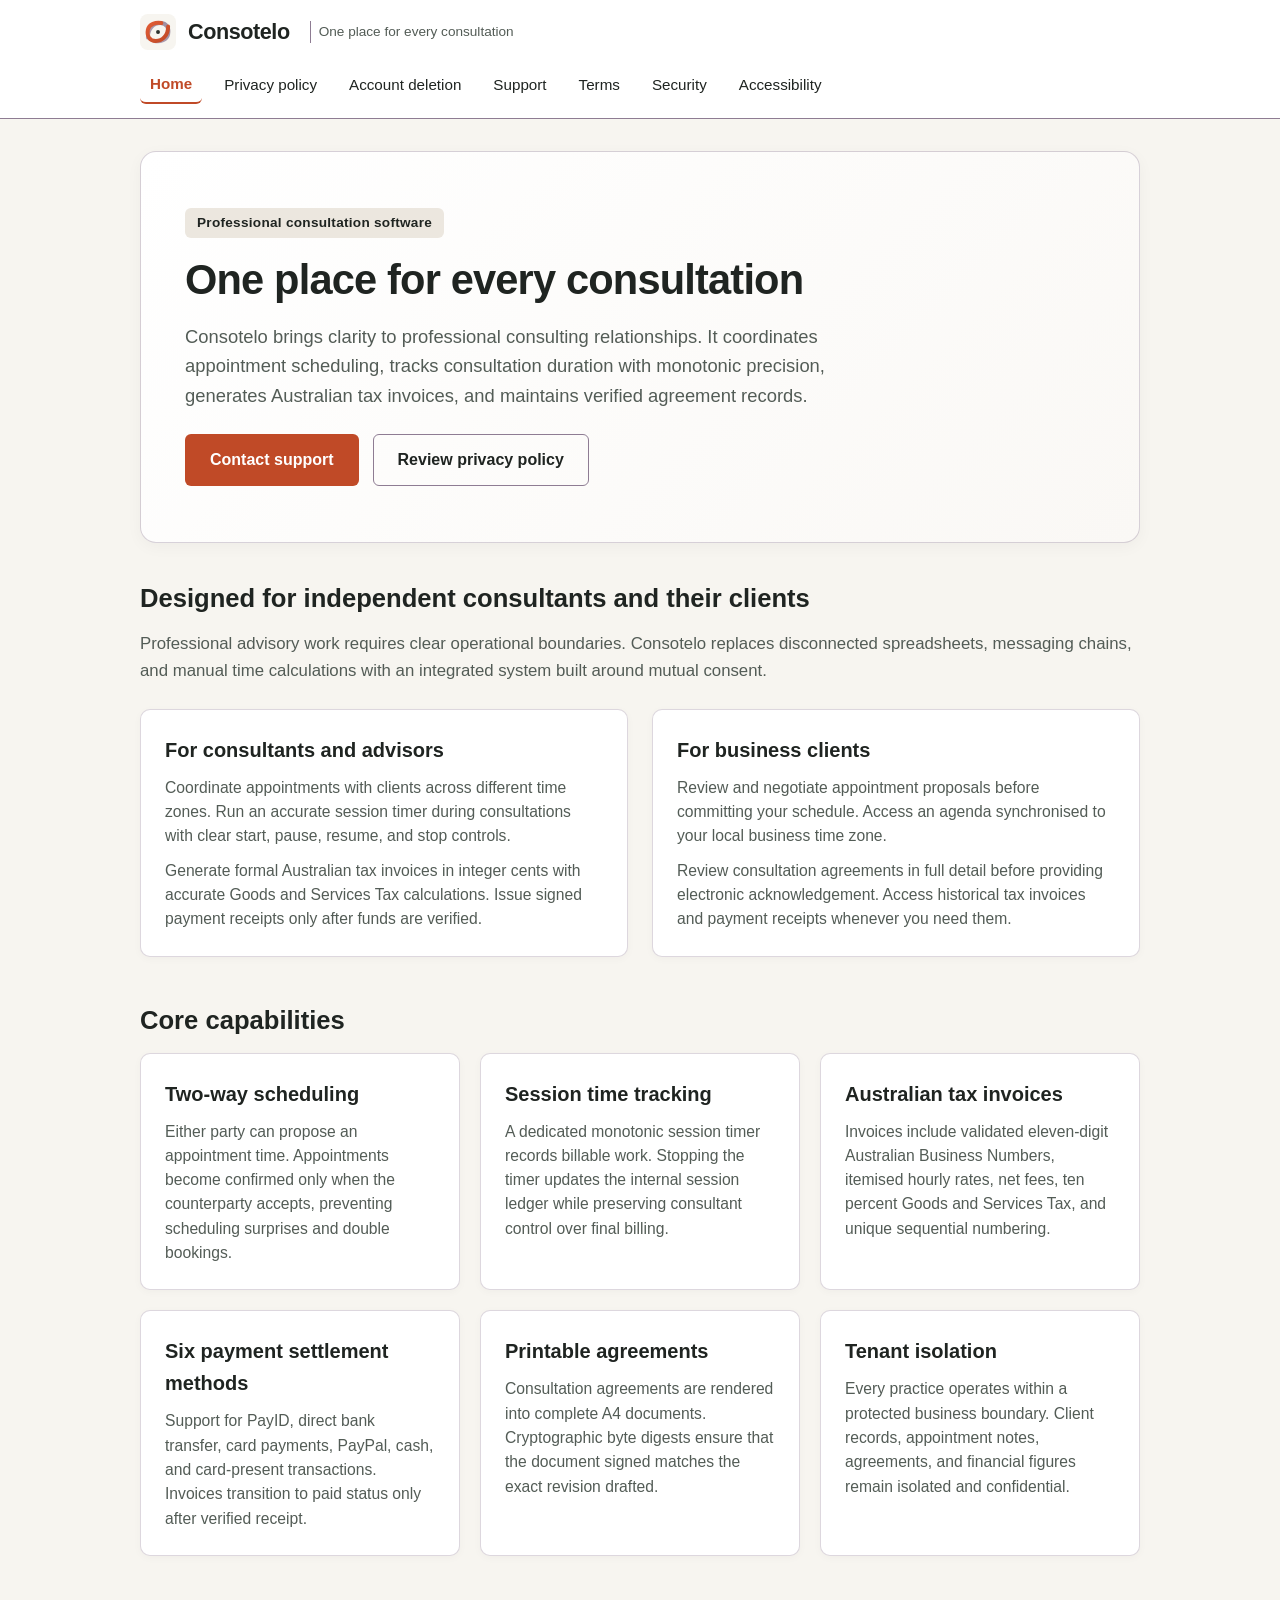
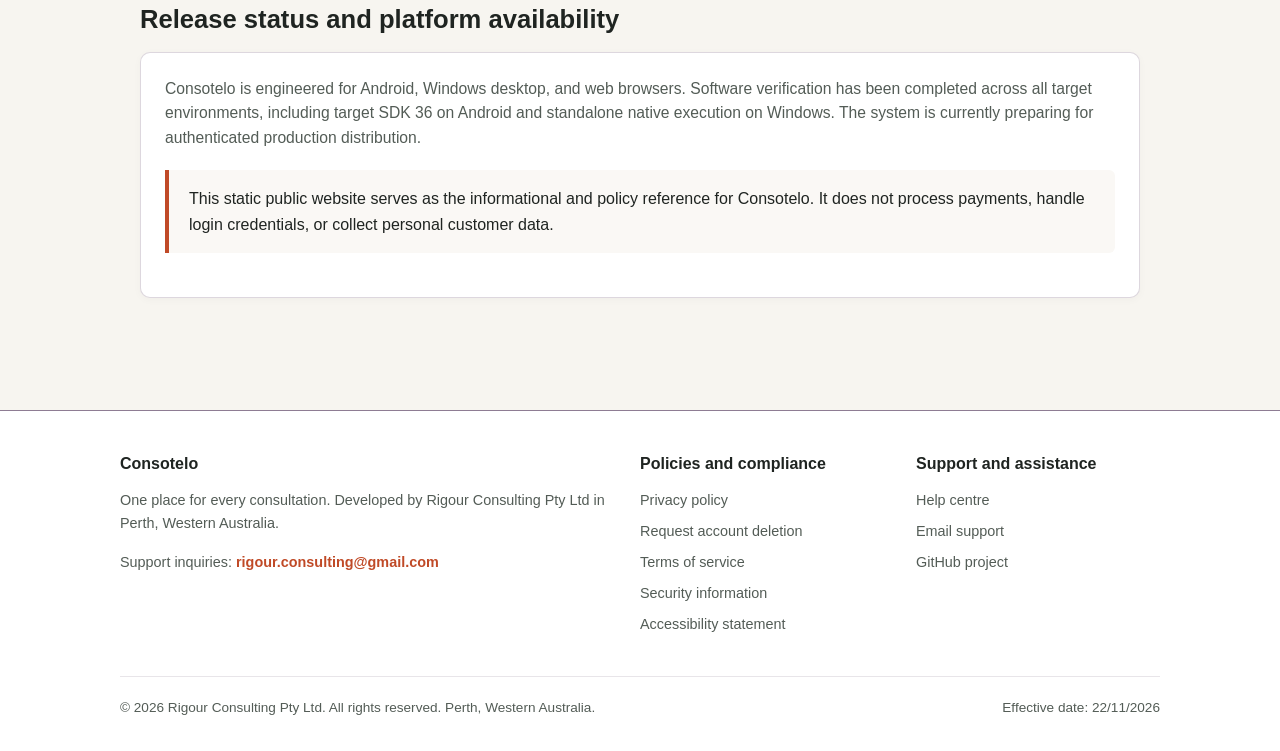
==== index.html @ b3c50c9d "feat: release official Consotelo public information and policy website" ====
<!DOCTYPE html>
<html lang="en-AU">
<head>
  <meta charset="UTF-8">
  <meta name="viewport" content="width=device-width, initial-scale=1.0">
  <title>Consotelo | One place for every consultation</title>
  <meta name="description" content="Consotelo provides structured appointment scheduling, consultation time tracking, compliant tax invoicing, and agreement administration for independent consultants and clients.">
  <link rel="canonical" href="https://rigourconsulting.github.io/Consotelo/">
  <link rel="icon" type="image/svg+xml" href="favicon.svg">
  <link rel="stylesheet" href="assets/css/site.css">
</head>
<body>
  <a href="#main" class="skip-link">Skip to main content</a>

  <header class="site-header">
    <div class="header-container">
      <a href="./" class="brand-link" aria-label="Consotelo home">
        <img src="assets/img/consotelo_ribbon.svg" alt="" class="brand-logo" width="36" height="36">
        <span class="brand-title">Consotelo</span>
        <span class="brand-tagline">One place for every consultation</span>
      </a>
      <nav class="site-nav" aria-label="Primary navigation">
        <a href="./" class="nav-link active" aria-current="page">Home</a>
        <a href="privacy/" class="nav-link">Privacy policy</a>
        <a href="account-deletion/" class="nav-link">Account deletion</a>
        <a href="support/" class="nav-link">Support</a>
        <a href="terms/" class="nav-link">Terms</a>
        <a href="security/" class="nav-link">Security</a>
        <a href="accessibility/" class="nav-link">Accessibility</a>
      </nav>
    </div>
  </header>

  <main id="main" class="main-content">
    <section class="hero-card" aria-labelledby="hero-title">
      <span class="hero-badge">Professional consultation software</span>
      <h1 id="hero-title" class="page-heading">One place for every consultation</h1>
      <p class="hero-lead">Consotelo brings clarity to professional consulting relationships. It coordinates appointment scheduling, tracks consultation duration with monotonic precision, generates Australian tax invoices, and maintains verified agreement records.</p>
      <div class="cta-group">
        <a href="support/" class="btn btn-primary">Contact support</a>
        <a href="privacy/" class="btn btn-secondary">Review privacy policy</a>
      </div>
    </section>

    <section class="section" aria-labelledby="overview-title">
      <h2 id="overview-title" class="section-title">Designed for independent consultants and their clients</h2>
      <p class="section-lead">Professional advisory work requires clear operational boundaries. Consotelo replaces disconnected spreadsheets, messaging chains, and manual time calculations with an integrated system built around mutual consent.</p>

      <div class="grid-two">
        <article class="card">
          <h3 class="card-title">For consultants and advisors</h3>
          <div class="card-body">
            <p>Coordinate appointments with clients across different time zones. Run an accurate session timer during consultations with clear start, pause, resume, and stop controls.</p>
            <p>Generate formal Australian tax invoices in integer cents with accurate Goods and Services Tax calculations. Issue signed payment receipts only after funds are verified.</p>
          </div>
        </article>

        <article class="card">
          <h3 class="card-title">For business clients</h3>
          <div class="card-body">
            <p>Review and negotiate appointment proposals before committing your schedule. Access an agenda synchronised to your local business time zone.</p>
            <p>Review consultation agreements in full detail before providing electronic acknowledgement. Access historical tax invoices and payment receipts whenever you need them.</p>
          </div>
        </article>
      </div>
    </section>

    <section class="section" aria-labelledby="features-title">
      <h2 id="features-title" class="section-title">Core capabilities</h2>
      <div class="grid-three">
        <article class="card">
          <h3 class="card-title">Two-way scheduling</h3>
          <div class="card-body">
            <p>Either party can propose an appointment time. Appointments become confirmed only when the counterparty accepts, preventing scheduling surprises and double bookings.</p>
          </div>
        </article>

        <article class="card">
          <h3 class="card-title">Session time tracking</h3>
          <div class="card-body">
            <p>A dedicated monotonic session timer records billable work. Stopping the timer updates the internal session ledger while preserving consultant control over final billing.</p>
          </div>
        </article>

        <article class="card">
          <h3 class="card-title">Australian tax invoices</h3>
          <div class="card-body">
            <p>Invoices include validated eleven-digit Australian Business Numbers, itemised hourly rates, net fees, ten percent Goods and Services Tax, and unique sequential numbering.</p>
          </div>
        </article>

        <article class="card">
          <h3 class="card-title">Six payment settlement methods</h3>
          <div class="card-body">
            <p>Support for PayID, direct bank transfer, card payments, PayPal, cash, and card-present transactions. Invoices transition to paid status only after verified receipt.</p>
          </div>
        </article>

        <article class="card">
          <h3 class="card-title">Printable agreements</h3>
          <div class="card-body">
            <p>Consultation agreements are rendered into complete A4 documents. Cryptographic byte digests ensure that the document signed matches the exact revision drafted.</p>
          </div>
        </article>

        <article class="card">
          <h3 class="card-title">Tenant isolation</h3>
          <div class="card-body">
            <p>Every practice operates within a protected business boundary. Client records, appointment notes, agreements, and financial figures remain isolated and confidential.</p>
          </div>
        </article>
      </div>
    </section>

    <section class="section" aria-labelledby="status-title">
      <h2 id="status-title" class="section-title">Release status and platform availability</h2>
      <div class="card">
        <p class="card-body">Consotelo is engineered for Android, Windows desktop, and web browsers. Software verification has been completed across all target environments, including target SDK 36 on Android and standalone native execution on Windows. The system is currently preparing for authenticated production distribution.</p>
        <div class="highlight-box">
          <p>This static public website serves as the informational and policy reference for Consotelo. It does not process payments, handle login credentials, or collect personal customer data.</p>
        </div>
      </div>
    </section>
  </main>

  <footer class="site-footer">
    <div class="footer-container">
      <div>
        <h3 class="footer-heading">Consotelo</h3>
        <p>One place for every consultation. Developed by Rigour Consulting Pty Ltd in Perth, Western Australia.</p>
        <address class="contact-block">
          Support inquiries: <a href="mailto:rigour.consulting@gmail.com">rigour.consulting@gmail.com</a>
        </address>
      </div>

      <div>
        <h3 class="footer-heading">Policies and compliance</h3>
        <ul class="footer-links">
          <li><a href="privacy/">Privacy policy</a></li>
          <li><a href="account-deletion/">Request account deletion</a></li>
          <li><a href="terms/">Terms of service</a></li>
          <li><a href="security/">Security information</a></li>
          <li><a href="accessibility/">Accessibility statement</a></li>
        </ul>
      </div>

      <div>
        <h3 class="footer-heading">Support and assistance</h3>
        <ul class="footer-links">
          <li><a href="support/">Help centre</a></li>
          <li><a href="mailto:rigour.consulting@gmail.com">Email support</a></li>
          <li><a href="https://github.com/RigourConsulting/Consotelo">GitHub project</a></li>
        </ul>
      </div>
    </div>

    <div class="footer-bottom">
      <p>&copy; 2026 Rigour Consulting Pty Ltd. All rights reserved. Perth, Western Australia.</p>
      <p>Effective date: 22/11/2026</p>
    </div>
  </footer>
</body>
</html>
---- assets/css/site.css ----
/* Consotelo Public Information Site Stylesheet
   Approved Direction A Palette:
   - Graphite: #1F2421
   - Persimmon: #C04A27
   - Porcelain: #F7F5F0
   - Dusty Lilac: #8E7C93
*/

:root {
  --color-bg: #F7F5F0;
  --color-surface: #FFFFFF;
  --color-text: #1F2421;
  --color-text-muted: #535C56;
  --color-primary: #C04A27;
  --color-primary-hover: #A33C1D;
  --color-accent-border: #8E7C93;
  --color-card-bg: #FFFFFF;
  --color-badge-bg: #ECE7DF;
  --color-focus: #C04A27;

  --font-family: -apple-system, BlinkMacSystemFont, "Segoe UI", Roboto, Oxygen-Sans, Ubuntu, Cantarell, "Helvetica Neue", sans-serif;
  --line-height-body: 1.6;
  --line-height-heading: 1.25;
  --max-width: 1040px;
  --radius-sm: 6px;
  --radius-md: 10px;
  --radius-lg: 16px;
}

*, *::before, *::after {
  box-sizing: border-box;
  margin: 0;
  padding: 0;
}

html {
  font-family: var(--font-family);
  font-size: 100%;
  line-height: var(--line-height-body);
  background-color: var(--color-bg);
  color: var(--color-text);
  scroll-behavior: smooth;
}

@media (prefers-reduced-motion: reduce) {
  html {
    scroll-behavior: auto;
  }
}

body {
  min-height: 100vh;
  display: flex;
  flex-direction: column;
  background-color: var(--color-bg);
  color: var(--color-text);
}

/* Accessibility: Skip Link */
.skip-link {
  position: absolute;
  top: -60px;
  left: 16px;
  background-color: var(--color-primary);
  color: #FFFFFF;
  padding: 12px 20px;
  font-weight: 600;
  border-radius: var(--radius-sm);
  z-index: 1000;
  text-decoration: none;
  transition: top 0.2s ease;
}

.skip-link:focus {
  top: 16px;
  outline: 3px solid var(--color-text);
}

/* Header and Navigation */
.site-header {
  background-color: var(--color-surface);
  border-bottom: 1px solid var(--color-accent-border);
  position: sticky;
  top: 0;
  z-index: 100;
}

.header-container {
  max-width: var(--max-width);
  margin: 0 auto;
  padding: 14px 20px;
  display: flex;
  align-items: center;
  justify-content: space-between;
  gap: 16px;
  flex-wrap: wrap;
}

.brand-link {
  display: flex;
  align-items: center;
  gap: 12px;
  text-decoration: none;
  color: var(--color-text);
}

.brand-logo {
  width: 36px;
  height: 36px;
  display: block;
}

.brand-title {
  font-size: 1.35rem;
  font-weight: 700;
  letter-spacing: -0.02em;
  color: var(--color-text);
}

.brand-tagline {
  font-size: 0.85rem;
  color: var(--color-text-muted);
  font-weight: 400;
  display: none;
}

@media (min-width: 640px) {
  .brand-tagline {
    display: inline;
    margin-left: 8px;
    padding-left: 8px;
    border-left: 1px solid var(--color-accent-border);
  }
}

.site-nav {
  display: flex;
  align-items: center;
  gap: 12px;
  flex-wrap: wrap;
}

.nav-link {
  color: var(--color-text);
  text-decoration: none;
  font-size: 0.95rem;
  font-weight: 500;
  padding: 6px 10px;
  border-radius: var(--radius-sm);
  transition: color 0.15s ease, background-color 0.15s ease;
}

.nav-link:hover {
  color: var(--color-primary);
  background-color: var(--color-badge-bg);
}

.nav-link:focus-visible {
  outline: 3px solid var(--color-primary);
  outline-offset: 2px;
}

.nav-link.active {
  color: var(--color-primary);
  font-weight: 700;
  border-bottom: 2px solid var(--color-primary);
}

/* Main Container */
.main-content {
  flex: 1 0 auto;
  max-width: var(--max-width);
  width: 100%;
  margin: 0 auto;
  padding: 32px 20px 64px 20px;
}

/* Hero Section */
.hero-card {
  background: linear-gradient(135deg, #FFFFFF 0%, #FAF8F5 100%);
  border: 1px solid rgba(142, 124, 147, 0.35);
  border-radius: var(--radius-lg);
  padding: 40px 28px;
  margin-bottom: 40px;
  box-shadow: 0 4px 16px rgba(31, 36, 33, 0.04);
}

@media (min-width: 768px) {
  .hero-card {
    padding: 56px 44px;
  }
}

.hero-badge {
  display: inline-block;
  background-color: var(--color-badge-bg);
  color: var(--color-text);
  padding: 4px 12px;
  border-radius: var(--radius-sm);
  font-size: 0.85rem;
  font-weight: 600;
  letter-spacing: 0.02em;
  margin-bottom: 16px;
}

.page-heading {
  font-size: 1.75rem;
  line-height: var(--line-height-heading);
  letter-spacing: -0.02em;
  color: var(--color-text);
  margin-bottom: 16px;
  overflow-wrap: break-word;
}

@media (min-width: 600px) {
  .page-heading {
    font-size: 2.2rem;
  }
}

@media (min-width: 768px) {
  .page-heading {
    font-size: 2.6rem;
  }
}

.hero-lead {
  font-size: 1.15rem;
  color: var(--color-text-muted);
  line-height: 1.6;
  max-width: 720px;
  margin-bottom: 24px;
}

.cta-group {
  display: flex;
  gap: 14px;
  flex-wrap: wrap;
}

.btn {
  display: inline-block;
  padding: 12px 24px;
  font-size: 1rem;
  font-weight: 600;
  text-decoration: none;
  border-radius: var(--radius-sm);
  text-align: center;
  transition: background-color 0.15s ease, transform 0.1s ease;
  cursor: pointer;
  border: 1px solid transparent;
}

.btn:focus-visible {
  outline: 3px solid var(--color-primary);
  outline-offset: 3px;
}

.btn-primary {
  background-color: var(--color-primary);
  color: #FFFFFF;
}

.btn-primary:hover {
  background-color: var(--color-primary-hover);
}

.btn-secondary {
  background-color: transparent;
  color: var(--color-text);
  border-color: var(--color-accent-border);
}

.btn-secondary:hover {
  background-color: var(--color-badge-bg);
}

/* Section Layouts */
.section {
  margin-bottom: 48px;
}

.section-title {
  font-size: 1.6rem;
  line-height: var(--line-height-heading);
  color: var(--color-text);
  margin-bottom: 16px;
}

.section-lead {
  font-size: 1.05rem;
  color: var(--color-text-muted);
  margin-bottom: 24px;
}

/* Grid Layouts */
.grid-two {
  display: grid;
  grid-template-columns: 1fr;
  gap: 24px;
}

@media (min-width: 768px) {
  .grid-two {
    grid-template-columns: 1fr 1fr;
  }
}

.grid-three {
  display: grid;
  grid-template-columns: 1fr;
  gap: 20px;
}

@media (min-width: 640px) {
  .grid-three {
    grid-template-columns: 1fr 1fr;
  }
}

@media (min-width: 992px) {
  .grid-three {
    grid-template-columns: 1fr 1fr 1fr;
  }
}

.card {
  background-color: var(--color-card-bg);
  border: 1px solid rgba(142, 124, 147, 0.3);
  border-radius: var(--radius-md);
  padding: 24px;
  box-shadow: 0 2px 8px rgba(31, 36, 33, 0.03);
}

.card-title {
  font-size: 1.25rem;
  color: var(--color-text);
  margin-bottom: 10px;
}

.card-body {
  color: var(--color-text-muted);
  font-size: 0.98rem;
  line-height: 1.55;
}

.card-body p + p {
  margin-top: 10px;
}

/* Prose and Policy Content */
.policy-content {
  background-color: var(--color-card-bg);
  border: 1px solid rgba(142, 124, 147, 0.3);
  border-radius: var(--radius-md);
  padding: 24px 16px;
}

@media (min-width: 600px) {
  .policy-content {
    padding: 32px 24px;
  }
}

@media (min-width: 768px) {
  .policy-content {
    padding: 44px 40px;
  }
}

.policy-content h2 {
  font-size: 1.45rem;
  color: var(--color-text);
  margin-top: 32px;
  margin-bottom: 12px;
  padding-bottom: 6px;
  border-bottom: 1px solid rgba(142, 124, 147, 0.2);
}

.policy-content h2:first-of-type {
  margin-top: 0;
}

.policy-content h3 {
  font-size: 1.15rem;
  color: var(--color-text);
  margin-top: 20px;
  margin-bottom: 8px;
}

.policy-content p {
  color: var(--color-text-muted);
  margin-bottom: 16px;
  font-size: 1rem;
}

.policy-content ul, .policy-content ol {
  color: var(--color-text-muted);
  margin-bottom: 16px;
  padding-left: 24px;
}

.policy-content li {
  margin-bottom: 6px;
}

.policy-meta {
  display: flex;
  gap: 16px;
  flex-wrap: wrap;
  font-size: 0.9rem;
  color: var(--color-text-muted);
  padding-bottom: 16px;
  margin-bottom: 24px;
  border-bottom: 1px solid rgba(142, 124, 147, 0.2);
}

.policy-meta strong {
  color: var(--color-text);
}

.highlight-box {
  background-color: #FAF8F5;
  border-left: 4px solid var(--color-primary);
  padding: 16px 20px;
  border-radius: 0 var(--radius-sm) var(--radius-sm) 0;
  margin: 20px 0;
}

.highlight-box p {
  margin-bottom: 0;
  color: var(--color-text);
}

/* Footer */
.site-footer {
  background-color: var(--color-surface);
  border-top: 1px solid var(--color-accent-border);
  padding: 40px 20px 32px 20px;
  color: var(--color-text-muted);
  font-size: 0.9rem;
}

.footer-container {
  max-width: var(--max-width);
  margin: 0 auto;
  display: grid;
  grid-template-columns: 1fr;
  gap: 32px;
}

@media (min-width: 768px) {
  .footer-container {
    grid-template-columns: 2fr 1fr 1fr;
  }
}

.footer-heading {
  font-size: 1rem;
  font-weight: 700;
  color: var(--color-text);
  margin-bottom: 12px;
}

.footer-links {
  list-style: none;
}

.footer-links li {
  margin-bottom: 8px;
}

.footer-links a {
  color: var(--color-text-muted);
  text-decoration: none;
  transition: color 0.15s ease;
}

.footer-links a:hover {
  color: var(--color-primary);
  text-decoration: underline;
}

.footer-links a:focus-visible {
  outline: 2px solid var(--color-primary);
  outline-offset: 2px;
}

.footer-bottom {
  max-width: var(--max-width);
  margin: 32px auto 0 auto;
  padding-top: 20px;
  border-top: 1px solid rgba(142, 124, 147, 0.2);
  display: flex;
  justify-content: space-between;
  flex-wrap: wrap;
  gap: 12px;
  font-size: 0.85rem;
}

/* Contact Details */
.contact-block {
  margin-top: 16px;
  font-style: normal;
}

.contact-block a {
  color: var(--color-primary);
  text-decoration: none;
  font-weight: 600;
}

.contact-block a:hover {
  text-decoration: underline;
}

.contact-block a:focus-visible {
  outline: 2px solid var(--color-primary);
  outline-offset: 2px;
}
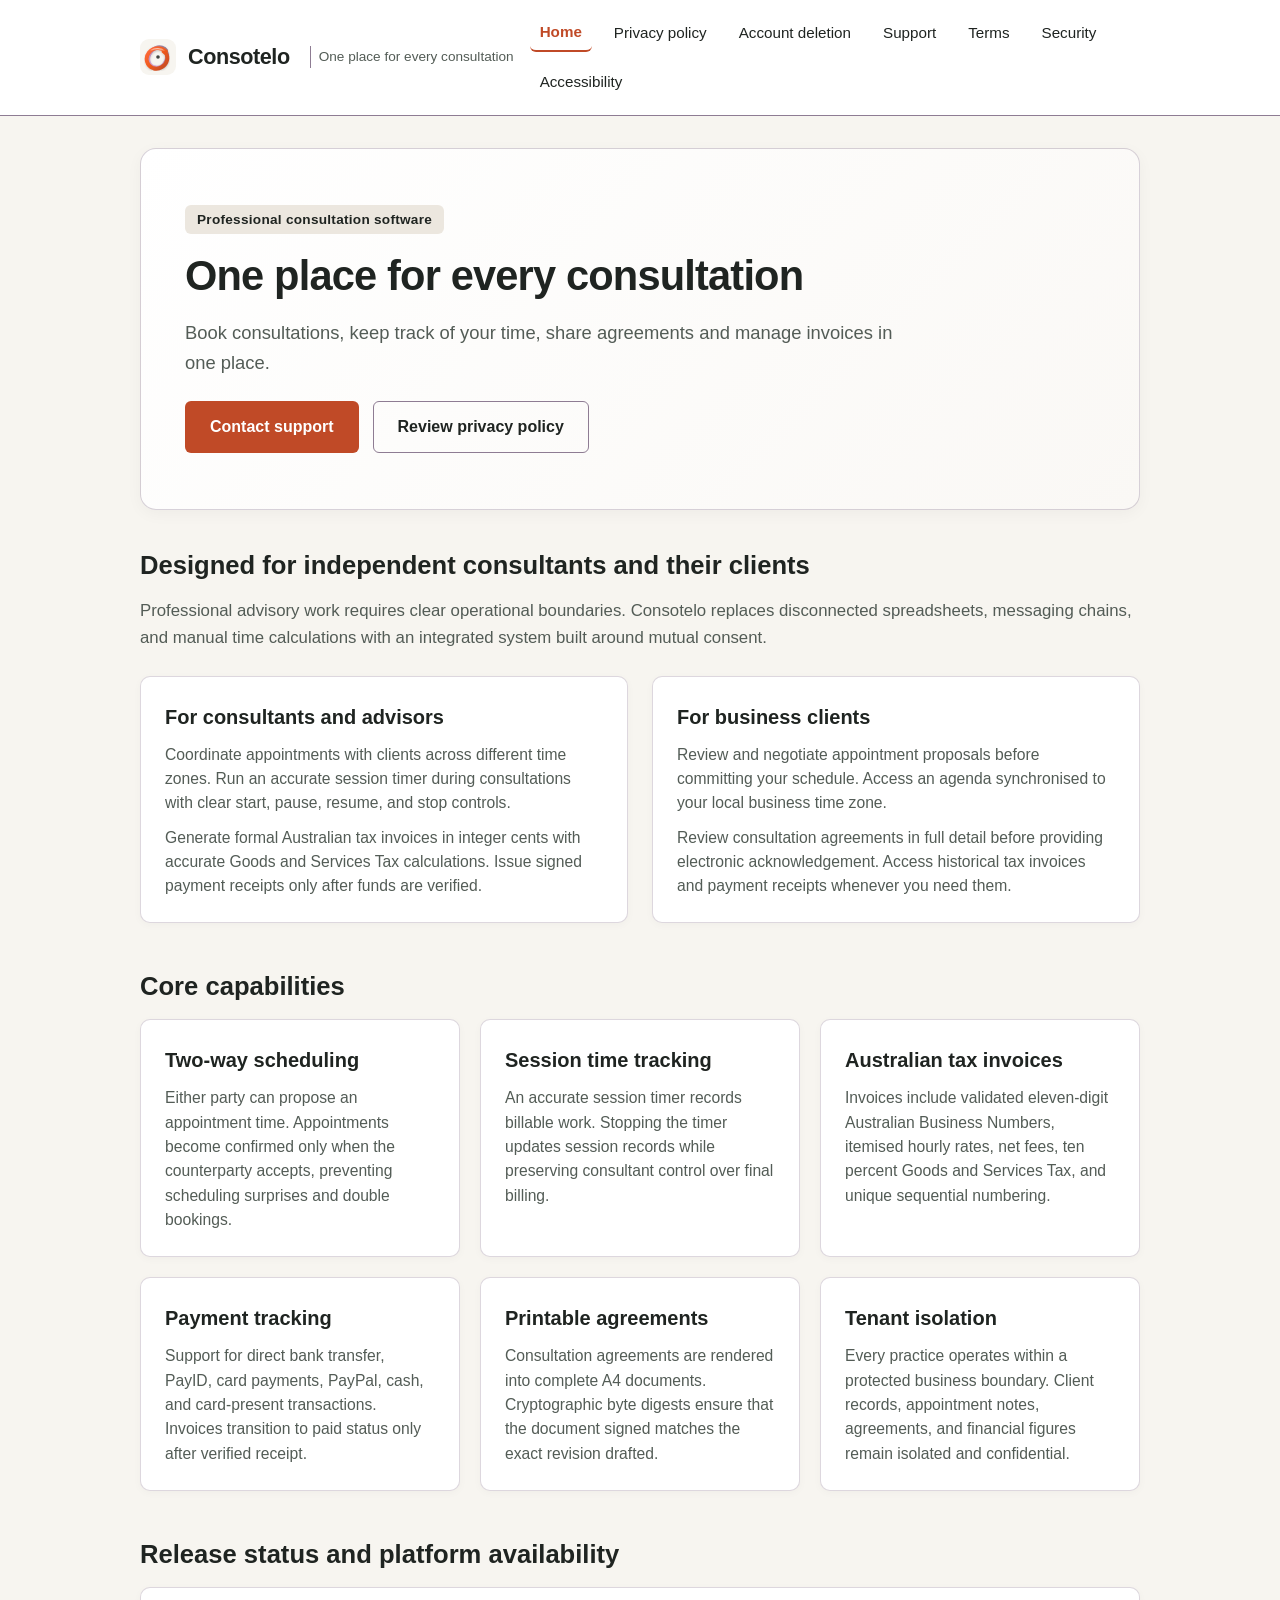
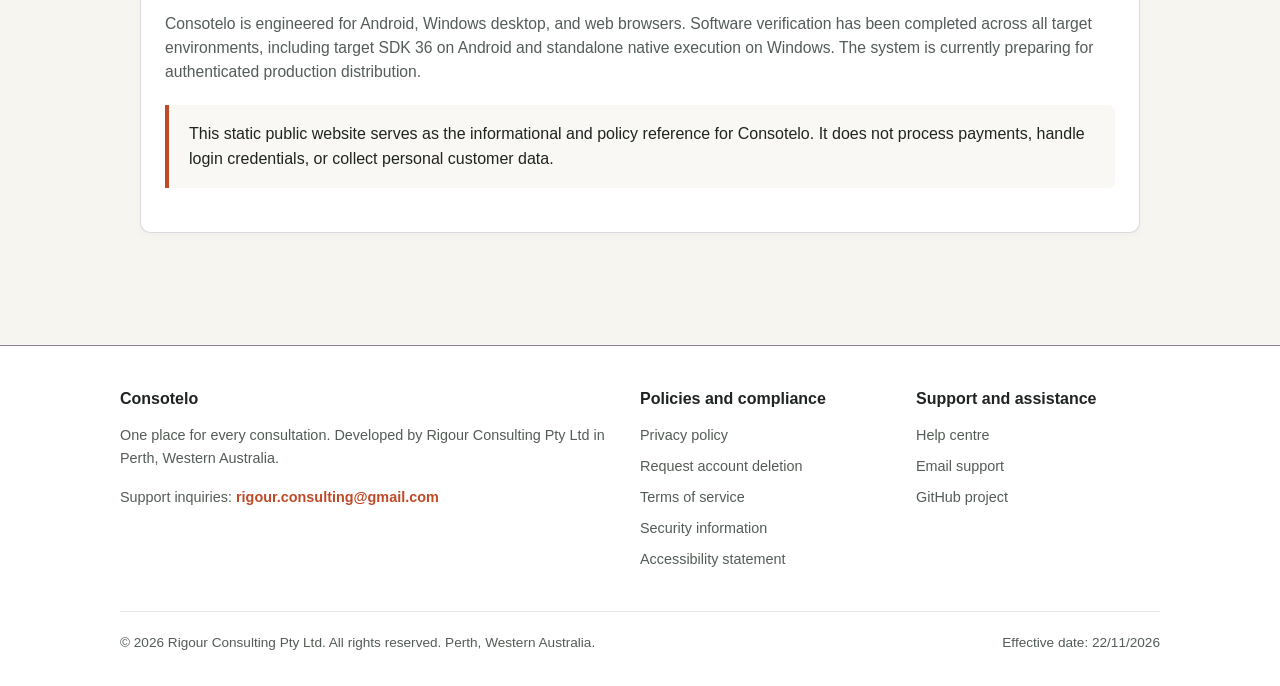
==== commit 680a02b7: "feat: enhance responsive mobile navigation and Australian English copy" ====
--- a/index.html
+++ b/index.html
@@ -28,6 +28,23 @@
         <a href="security/" class="nav-link">Security</a>
         <a href="accessibility/" class="nav-link">Accessibility</a>
       </nav>
+      <details class="mobile-nav-toggle" aria-label="Mobile navigation">
+        <summary class="mobile-nav-summary">
+          <svg width="20" height="20" viewBox="0 0 20 20" fill="currentColor" aria-hidden="true">
+            <path fill-rule="evenodd" d="M3 5h14a1 1 0 010 2H3a1 1 0 010-2zm0 4h14a1 1 0 010 2H3a1 1 0 010-2zm0 4h14a1 1 0 010 2H3a1 1 0 010-2z" clip-rule="evenodd" />
+          </svg>
+          <span>Menu</span>
+        </summary>
+        <nav class="mobile-nav-dropdown" aria-label="Mobile menu links">
+          <a href="./" class="nav-link active" aria-current="page">Home</a>
+          <a href="privacy/" class="nav-link">Privacy policy</a>
+          <a href="account-deletion/" class="nav-link">Account deletion</a>
+          <a href="support/" class="nav-link">Support</a>
+          <a href="terms/" class="nav-link">Terms</a>
+          <a href="security/" class="nav-link">Security</a>
+          <a href="accessibility/" class="nav-link">Accessibility</a>
+        </nav>
+      </details>
     </div>
   </header>
 
@@ -35,7 +52,7 @@
     <section class="hero-card" aria-labelledby="hero-title">
       <span class="hero-badge">Professional consultation software</span>
       <h1 id="hero-title" class="page-heading">One place for every consultation</h1>
-      <p class="hero-lead">Consotelo brings clarity to professional consulting relationships. It coordinates appointment scheduling, tracks consultation duration with monotonic precision, generates Australian tax invoices, and maintains verified agreement records.</p>
+      <p class="hero-lead">Book consultations, keep track of your time, share agreements and manage invoices in one place.</p>
       <div class="cta-group">
         <a href="support/" class="btn btn-primary">Contact support</a>
         <a href="privacy/" class="btn btn-secondary">Review privacy policy</a>
@@ -78,7 +95,7 @@
         <article class="card">
           <h3 class="card-title">Session time tracking</h3>
           <div class="card-body">
-            <p>A dedicated monotonic session timer records billable work. Stopping the timer updates the internal session ledger while preserving consultant control over final billing.</p>
+            <p>An accurate session timer records billable work. Stopping the timer updates session records while preserving consultant control over final billing.</p>
           </div>
         </article>
 
@@ -90,9 +107,9 @@
         </article>
 
         <article class="card">
-          <h3 class="card-title">Six payment settlement methods</h3>
+          <h3 class="card-title">Payment tracking</h3>
           <div class="card-body">
-            <p>Support for PayID, direct bank transfer, card payments, PayPal, cash, and card-present transactions. Invoices transition to paid status only after verified receipt.</p>
+            <p>Support for direct bank transfer, PayID, card payments, PayPal, cash, and card-present transactions. Invoices transition to paid status only after verified receipt.</p>
           </div>
         </article>
 
--- a/assets/css/site.css
+++ b/assets/css/site.css
@@ -93,7 +93,7 @@
   align-items: center;
   justify-content: space-between;
   gap: 16px;
-  flex-wrap: wrap;
+  flex-wrap: nowrap;
 }
 
 .brand-link {
@@ -102,12 +102,15 @@
   gap: 12px;
   text-decoration: none;
   color: var(--color-text);
+  min-width: 0;
+  flex-shrink: 0;
 }
 
 .brand-logo {
   width: 36px;
   height: 36px;
   display: block;
+  flex-shrink: 0;
 }
 
 .brand-title {
@@ -124,7 +127,7 @@
   display: none;
 }
 
-@media (min-width: 640px) {
+@media (min-width: 768px) {
   .brand-tagline {
     display: inline;
     margin-left: 8px;
@@ -138,6 +141,78 @@
   align-items: center;
   gap: 12px;
   flex-wrap: wrap;
+}
+
+.mobile-nav-toggle {
+  display: none;
+}
+
+@media (max-width: 860px) {
+  .site-nav {
+    display: none;
+  }
+
+  .mobile-nav-toggle {
+    display: block;
+    position: relative;
+    flex-shrink: 0;
+  }
+
+  .mobile-nav-summary {
+    list-style: none;
+    cursor: pointer;
+    padding: 8px 16px;
+    background-color: var(--color-surface);
+    border: 1.5px solid var(--color-accent-border);
+    border-radius: var(--radius-sm);
+    font-weight: 600;
+    font-size: 0.95rem;
+    color: var(--color-text);
+    display: flex;
+    align-items: center;
+    gap: 8px;
+    min-height: 44px;
+    min-width: 44px;
+    user-select: none;
+  }
+
+  .mobile-nav-summary::-webkit-details-marker {
+    display: none;
+  }
+
+  .mobile-nav-summary:focus-visible {
+    outline: 3px solid var(--color-primary);
+    outline-offset: 2px;
+  }
+
+  .mobile-nav-dropdown {
+    position: absolute;
+    top: calc(100% + 8px);
+    right: 0;
+    width: 260px;
+    background-color: var(--color-surface);
+    border: 1px solid var(--color-accent-border);
+    border-radius: var(--radius-md);
+    box-shadow: var(--shadow-md);
+    padding: 8px 0;
+    z-index: 200;
+    display: flex;
+    flex-direction: column;
+  }
+
+  .mobile-nav-dropdown .nav-link {
+    padding: 12px 20px;
+    border-radius: 0;
+    font-size: 1rem;
+    min-height: 48px;
+    display: flex;
+    align-items: center;
+    border-bottom: 1px solid var(--color-porcelain-subtle);
+  }
+
+  .mobile-nav-dropdown .nav-link:last-child {
+    border-bottom: none;
+  }
 }
 
 .nav-link {
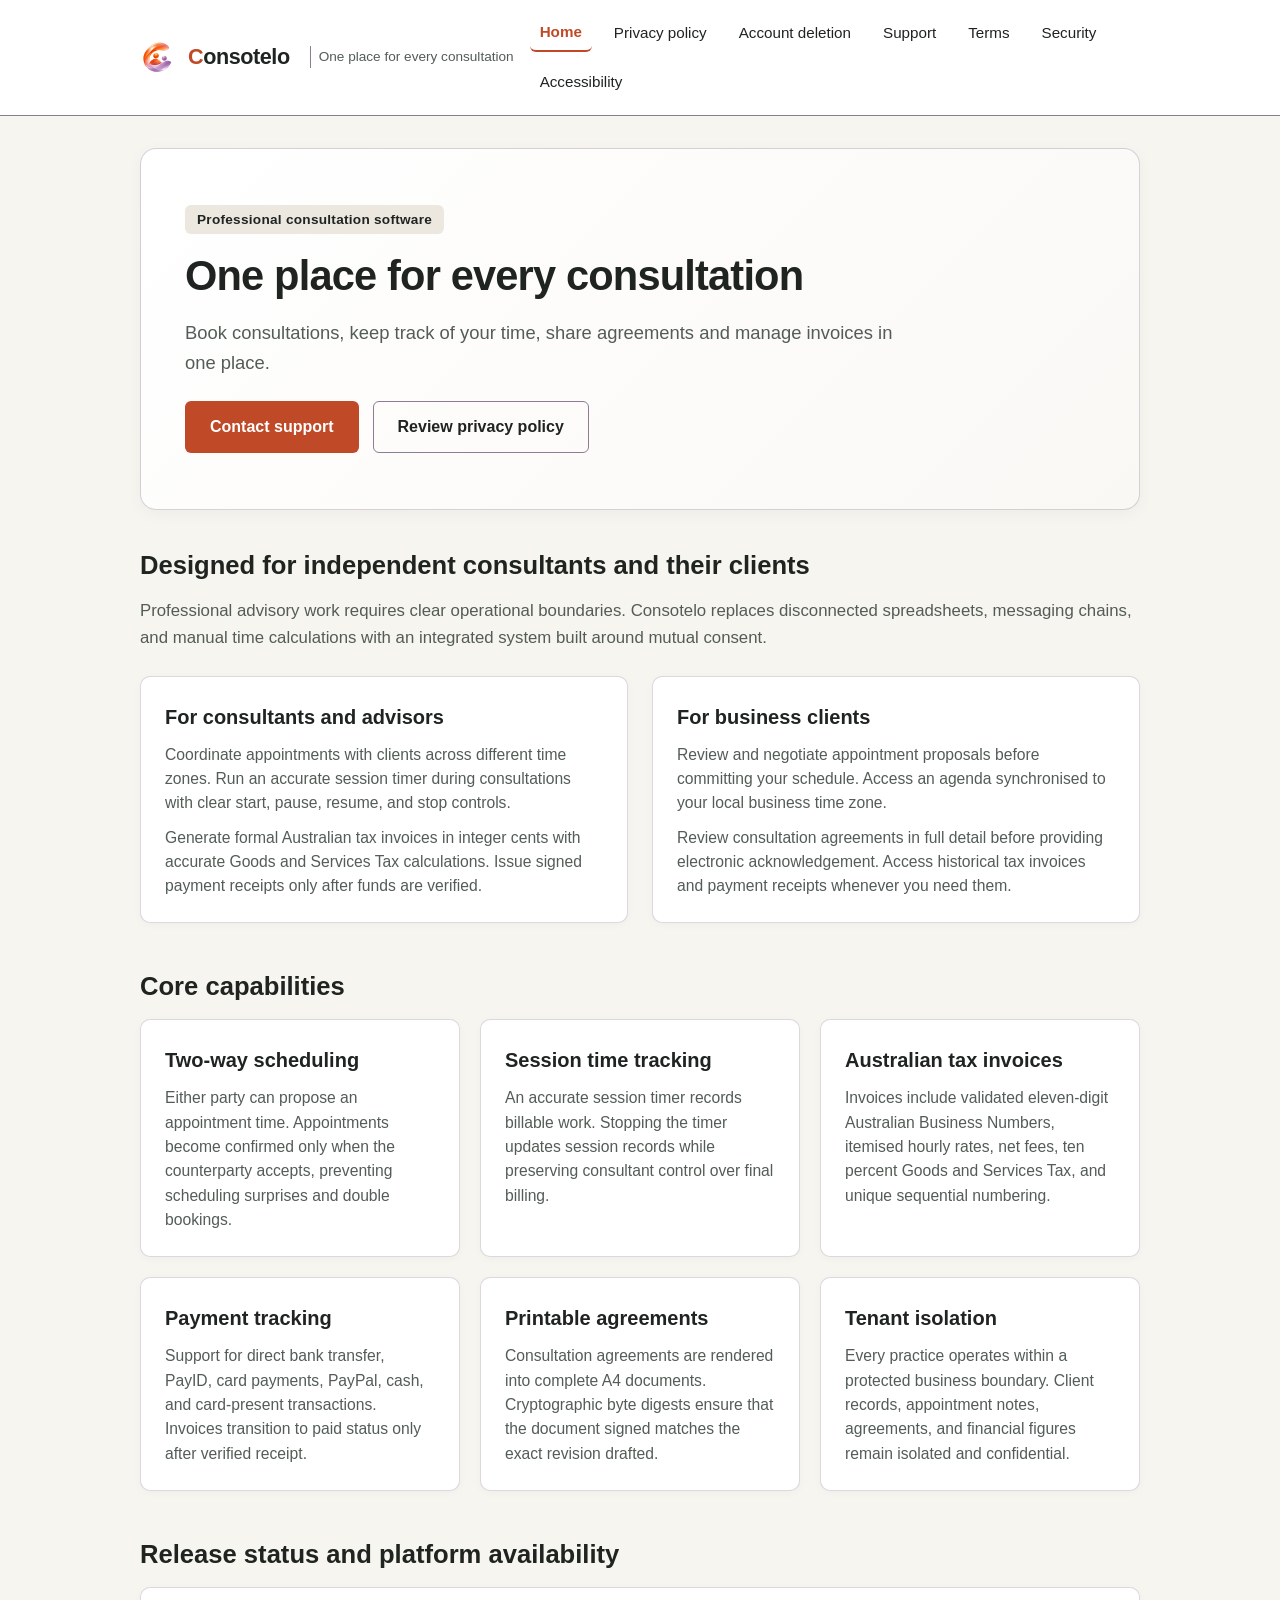
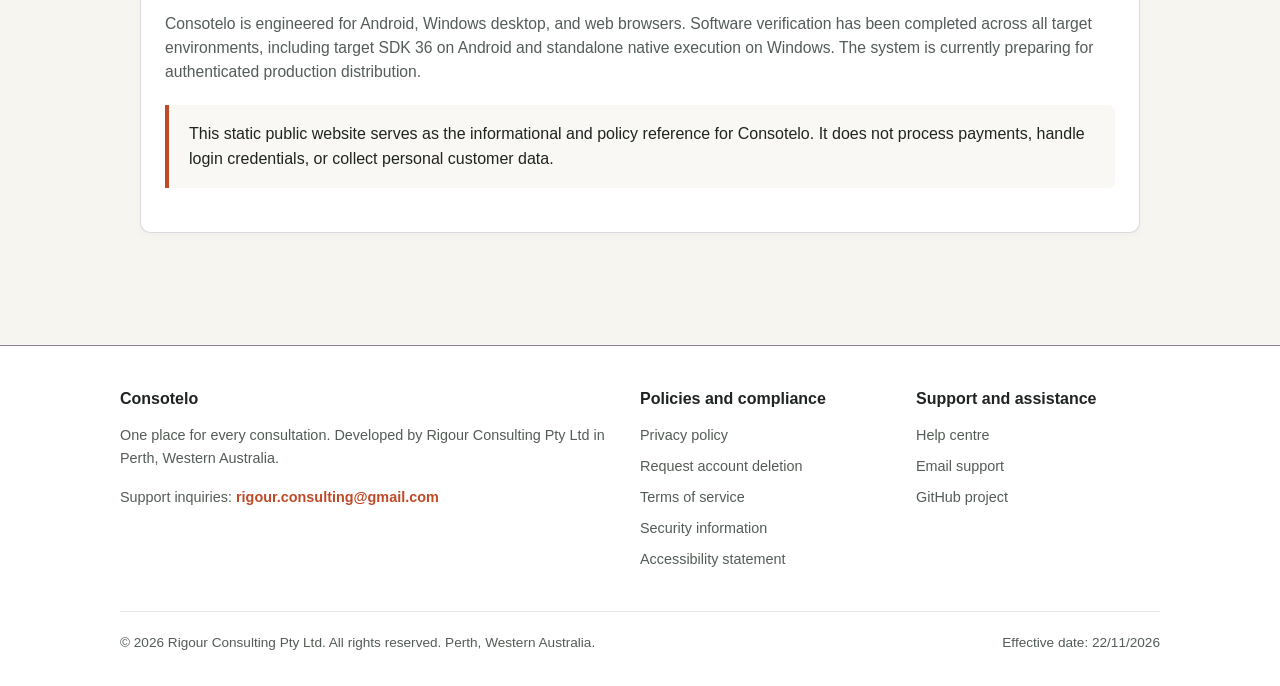
==== commit 8b464d03: "feat: apply finalised logo and Consotelo wordmark design across all pages" ====
--- a/index.html
+++ b/index.html
@@ -7,6 +7,8 @@
   <meta name="description" content="Consotelo provides structured appointment scheduling, consultation time tracking, compliant tax invoicing, and agreement administration for independent consultants and clients.">
   <link rel="canonical" href="https://rigourconsulting.github.io/Consotelo/">
   <link rel="icon" type="image/svg+xml" href="favicon.svg">
+  <link rel="icon" type="image/png" sizes="32x32" href="favicon.png">
+  <link rel="apple-touch-icon" href="assets/img/consotelo_icon_128.png">
   <link rel="stylesheet" href="assets/css/site.css">
 </head>
 <body>
@@ -15,8 +17,8 @@
   <header class="site-header">
     <div class="header-container">
       <a href="./" class="brand-link" aria-label="Consotelo home">
-        <img src="assets/img/consotelo_ribbon.svg" alt="" class="brand-logo" width="36" height="36">
-        <span class="brand-title">Consotelo</span>
+        <img src="assets/img/consotelo_icon_64.png" alt="Consotelo logo" class="brand-logo" width="36" height="36">
+        <span class="brand-title"><span class="brand-c">C</span>onsotelo</span>
         <span class="brand-tagline">One place for every consultation</span>
       </a>
       <nav class="site-nav" aria-label="Primary navigation">
--- a/assets/css/site.css
+++ b/assets/css/site.css
@@ -111,6 +111,7 @@
   height: 36px;
   display: block;
   flex-shrink: 0;
+  border-radius: 8px;
 }
 
 .brand-title {
@@ -118,6 +119,11 @@
   font-weight: 700;
   letter-spacing: -0.02em;
   color: var(--color-text);
+}
+
+.brand-c {
+  color: var(--color-primary);
+  font-weight: 800;
 }
 
 .brand-tagline {
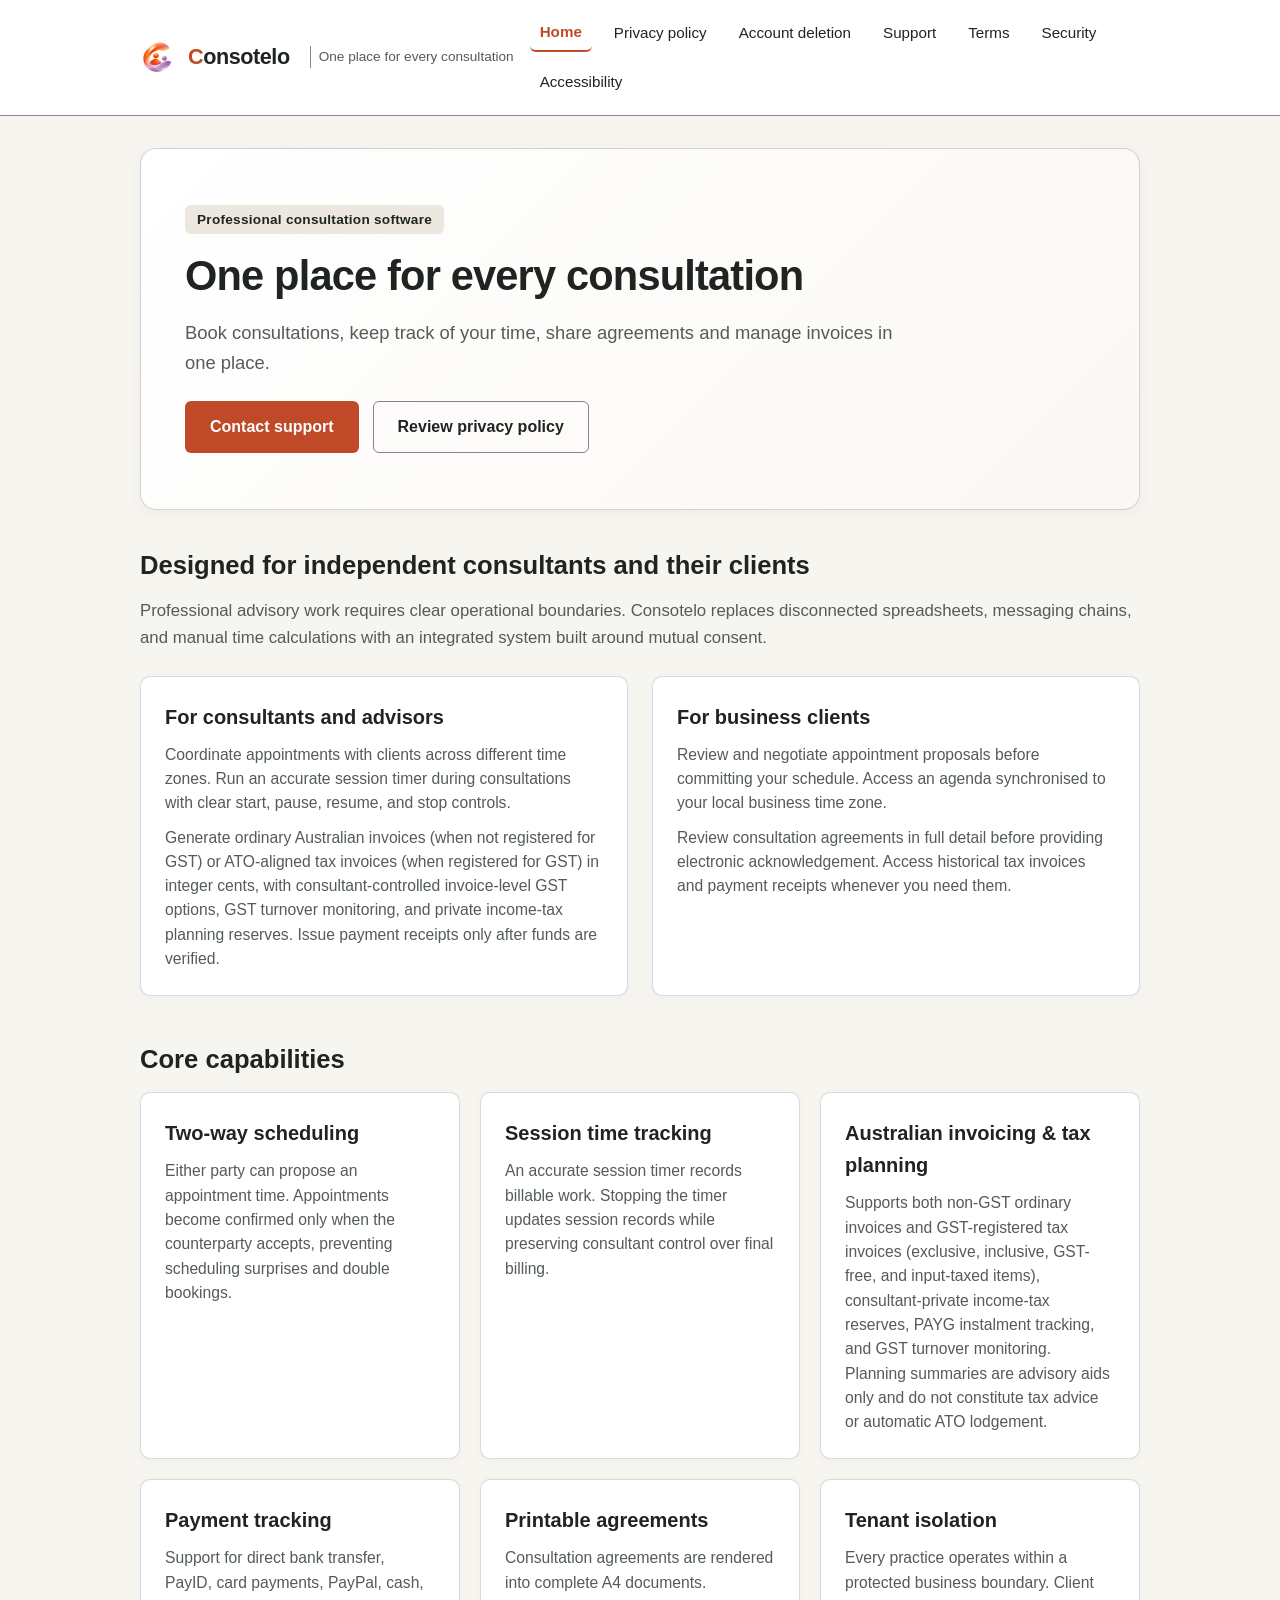
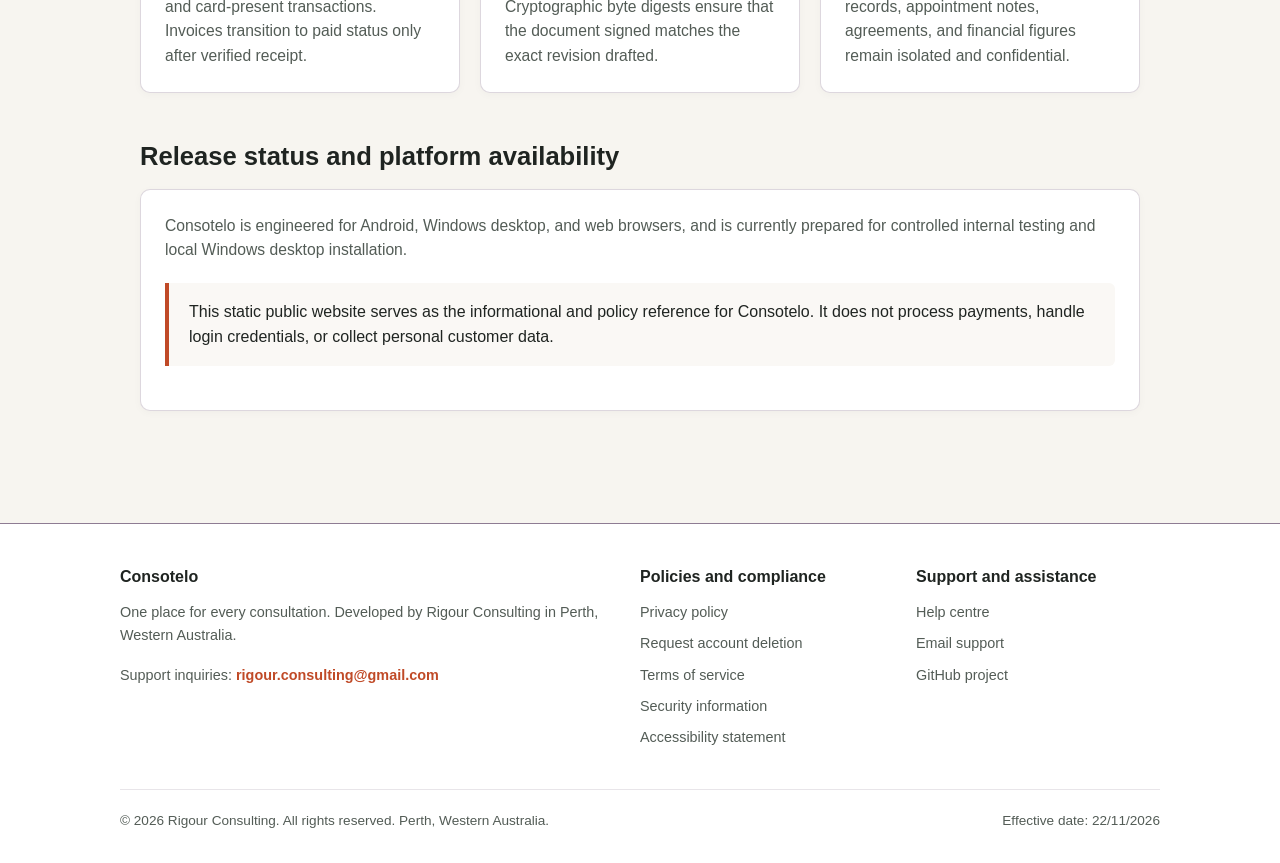
==== commit 4ee2d5e1: "docs: align Rigour Consulting legal identity and v7.5.1 invoicing/privacy disclosures" ====
--- a/index.html
+++ b/index.html
@@ -70,7 +70,7 @@
           <h3 class="card-title">For consultants and advisors</h3>
           <div class="card-body">
             <p>Coordinate appointments with clients across different time zones. Run an accurate session timer during consultations with clear start, pause, resume, and stop controls.</p>
-            <p>Generate formal Australian tax invoices in integer cents with accurate Goods and Services Tax calculations. Issue signed payment receipts only after funds are verified.</p>
+            <p>Generate ordinary Australian invoices (when not registered for GST) or ATO-aligned tax invoices (when registered for GST) in integer cents, with consultant-controlled invoice-level GST options, GST turnover monitoring, and private income-tax planning reserves. Issue payment receipts only after funds are verified.</p>
           </div>
         </article>
 
@@ -102,9 +102,9 @@
         </article>
 
         <article class="card">
-          <h3 class="card-title">Australian tax invoices</h3>
+          <h3 class="card-title">Australian invoicing &amp; tax planning</h3>
           <div class="card-body">
-            <p>Invoices include validated eleven-digit Australian Business Numbers, itemised hourly rates, net fees, ten percent Goods and Services Tax, and unique sequential numbering.</p>
+            <p>Supports both non-GST ordinary invoices and GST-registered tax invoices (exclusive, inclusive, GST-free, and input-taxed items), consultant-private income-tax reserves, PAYG instalment tracking, and GST turnover monitoring. Planning summaries are advisory aids only and do not constitute tax advice or automatic ATO lodgement.</p>
           </div>
         </article>
 
@@ -134,7 +134,7 @@
     <section class="section" aria-labelledby="status-title">
       <h2 id="status-title" class="section-title">Release status and platform availability</h2>
       <div class="card">
-        <p class="card-body">Consotelo is engineered for Android, Windows desktop, and web browsers. Software verification has been completed across all target environments, including target SDK 36 on Android and standalone native execution on Windows. The system is currently preparing for authenticated production distribution.</p>
+        <p class="card-body">Consotelo is engineered for Android, Windows desktop, and web browsers, and is currently prepared for controlled internal testing and local Windows desktop installation.</p>
         <div class="highlight-box">
           <p>This static public website serves as the informational and policy reference for Consotelo. It does not process payments, handle login credentials, or collect personal customer data.</p>
         </div>
@@ -146,7 +146,7 @@
     <div class="footer-container">
       <div>
         <h3 class="footer-heading">Consotelo</h3>
-        <p>One place for every consultation. Developed by Rigour Consulting Pty Ltd in Perth, Western Australia.</p>
+        <p>One place for every consultation. Developed by Rigour Consulting in Perth, Western Australia.</p>
         <address class="contact-block">
           Support inquiries: <a href="mailto:rigour.consulting@gmail.com">rigour.consulting@gmail.com</a>
         </address>
@@ -174,7 +174,7 @@
     </div>
 
     <div class="footer-bottom">
-      <p>&copy; 2026 Rigour Consulting Pty Ltd. All rights reserved. Perth, Western Australia.</p>
+      <p>&copy; 2026 Rigour Consulting. All rights reserved. Perth, Western Australia.</p>
       <p>Effective date: 22/11/2026</p>
     </div>
   </footer>
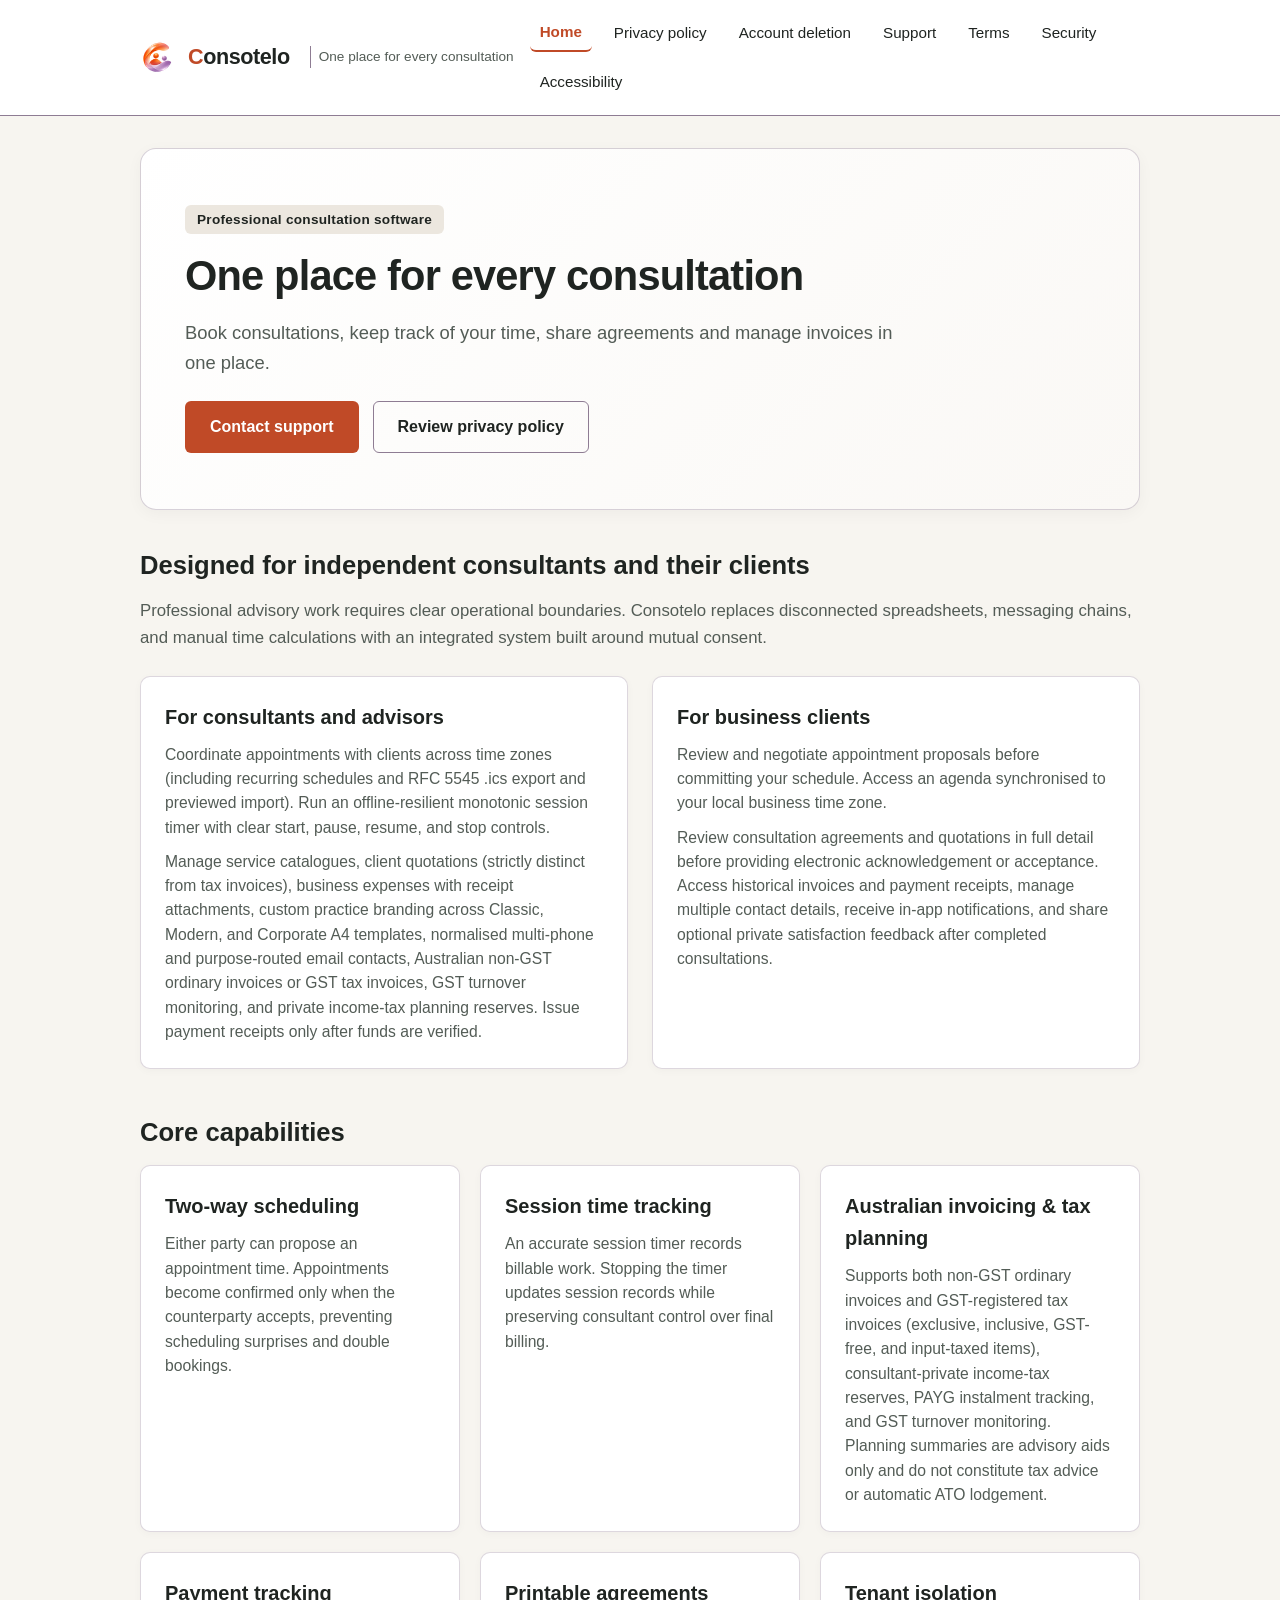
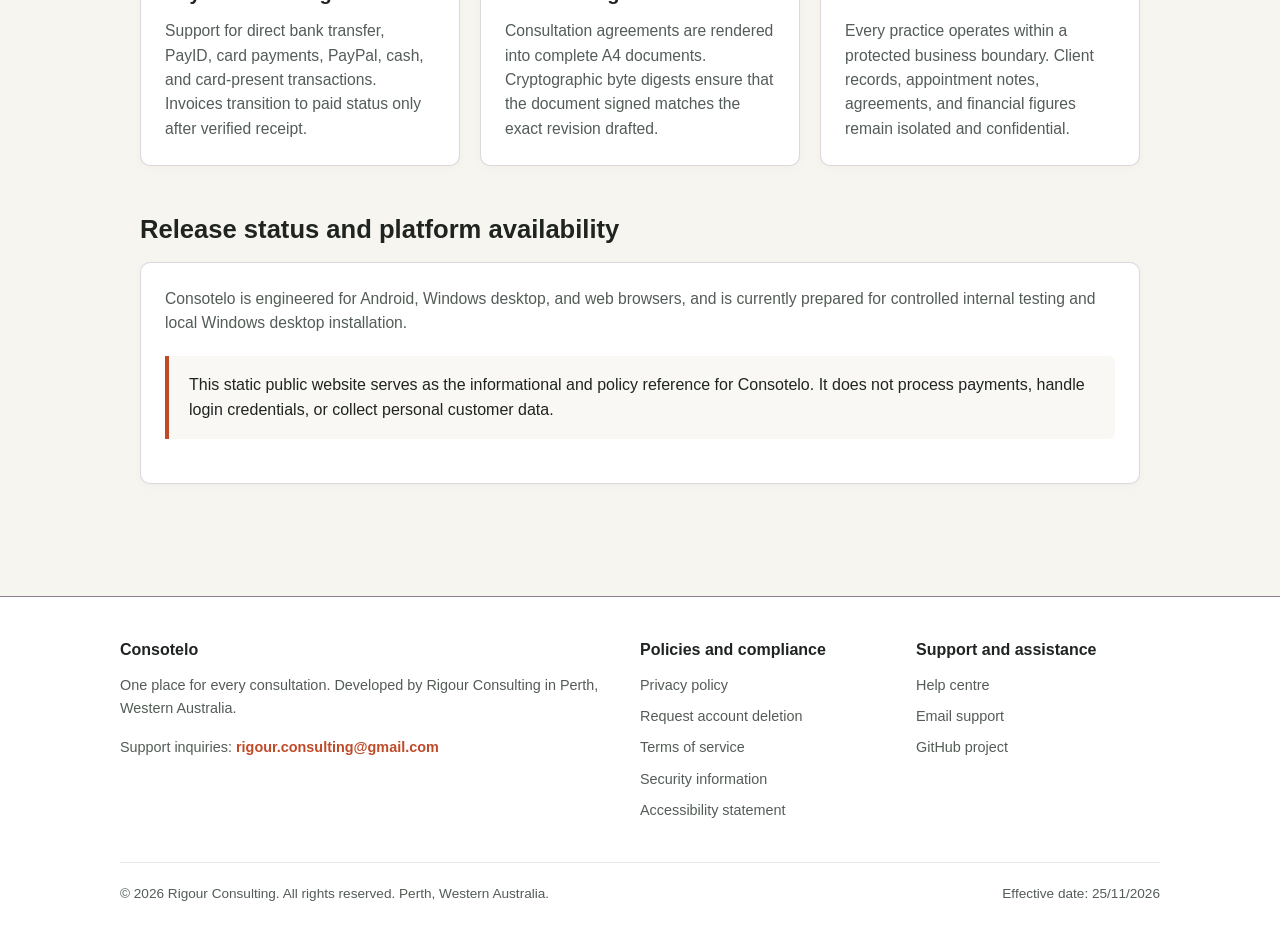
==== commit c898214c: "Consotelo v7.6: align product, privacy, security and support pages (defer MFA, add branding, contact" ====
--- a/index.html
+++ b/index.html
@@ -69,8 +69,8 @@
         <article class="card">
           <h3 class="card-title">For consultants and advisors</h3>
           <div class="card-body">
-            <p>Coordinate appointments with clients across different time zones. Run an accurate session timer during consultations with clear start, pause, resume, and stop controls.</p>
-            <p>Generate ordinary Australian invoices (when not registered for GST) or ATO-aligned tax invoices (when registered for GST) in integer cents, with consultant-controlled invoice-level GST options, GST turnover monitoring, and private income-tax planning reserves. Issue payment receipts only after funds are verified.</p>
+            <p>Coordinate appointments with clients across time zones (including recurring schedules and RFC 5545 .ics export and previewed import). Run an offline-resilient monotonic session timer with clear start, pause, resume, and stop controls.</p>
+            <p>Manage service catalogues, client quotations (strictly distinct from tax invoices), business expenses with receipt attachments, custom practice branding across Classic, Modern, and Corporate A4 templates, normalised multi-phone and purpose-routed email contacts, Australian non-GST ordinary invoices or GST tax invoices, GST turnover monitoring, and private income-tax planning reserves. Issue payment receipts only after funds are verified.</p>
           </div>
         </article>
 
@@ -78,7 +78,7 @@
           <h3 class="card-title">For business clients</h3>
           <div class="card-body">
             <p>Review and negotiate appointment proposals before committing your schedule. Access an agenda synchronised to your local business time zone.</p>
-            <p>Review consultation agreements in full detail before providing electronic acknowledgement. Access historical tax invoices and payment receipts whenever you need them.</p>
+            <p>Review consultation agreements and quotations in full detail before providing electronic acknowledgement or acceptance. Access historical invoices and payment receipts, manage multiple contact details, receive in-app notifications, and share optional private satisfaction feedback after completed consultations.</p>
           </div>
         </article>
       </div>
@@ -175,7 +175,7 @@
 
     <div class="footer-bottom">
       <p>&copy; 2026 Rigour Consulting. All rights reserved. Perth, Western Australia.</p>
-      <p>Effective date: 22/11/2026</p>
+      <p>Effective date: 25/11/2026</p>
     </div>
   </footer>
 </body>
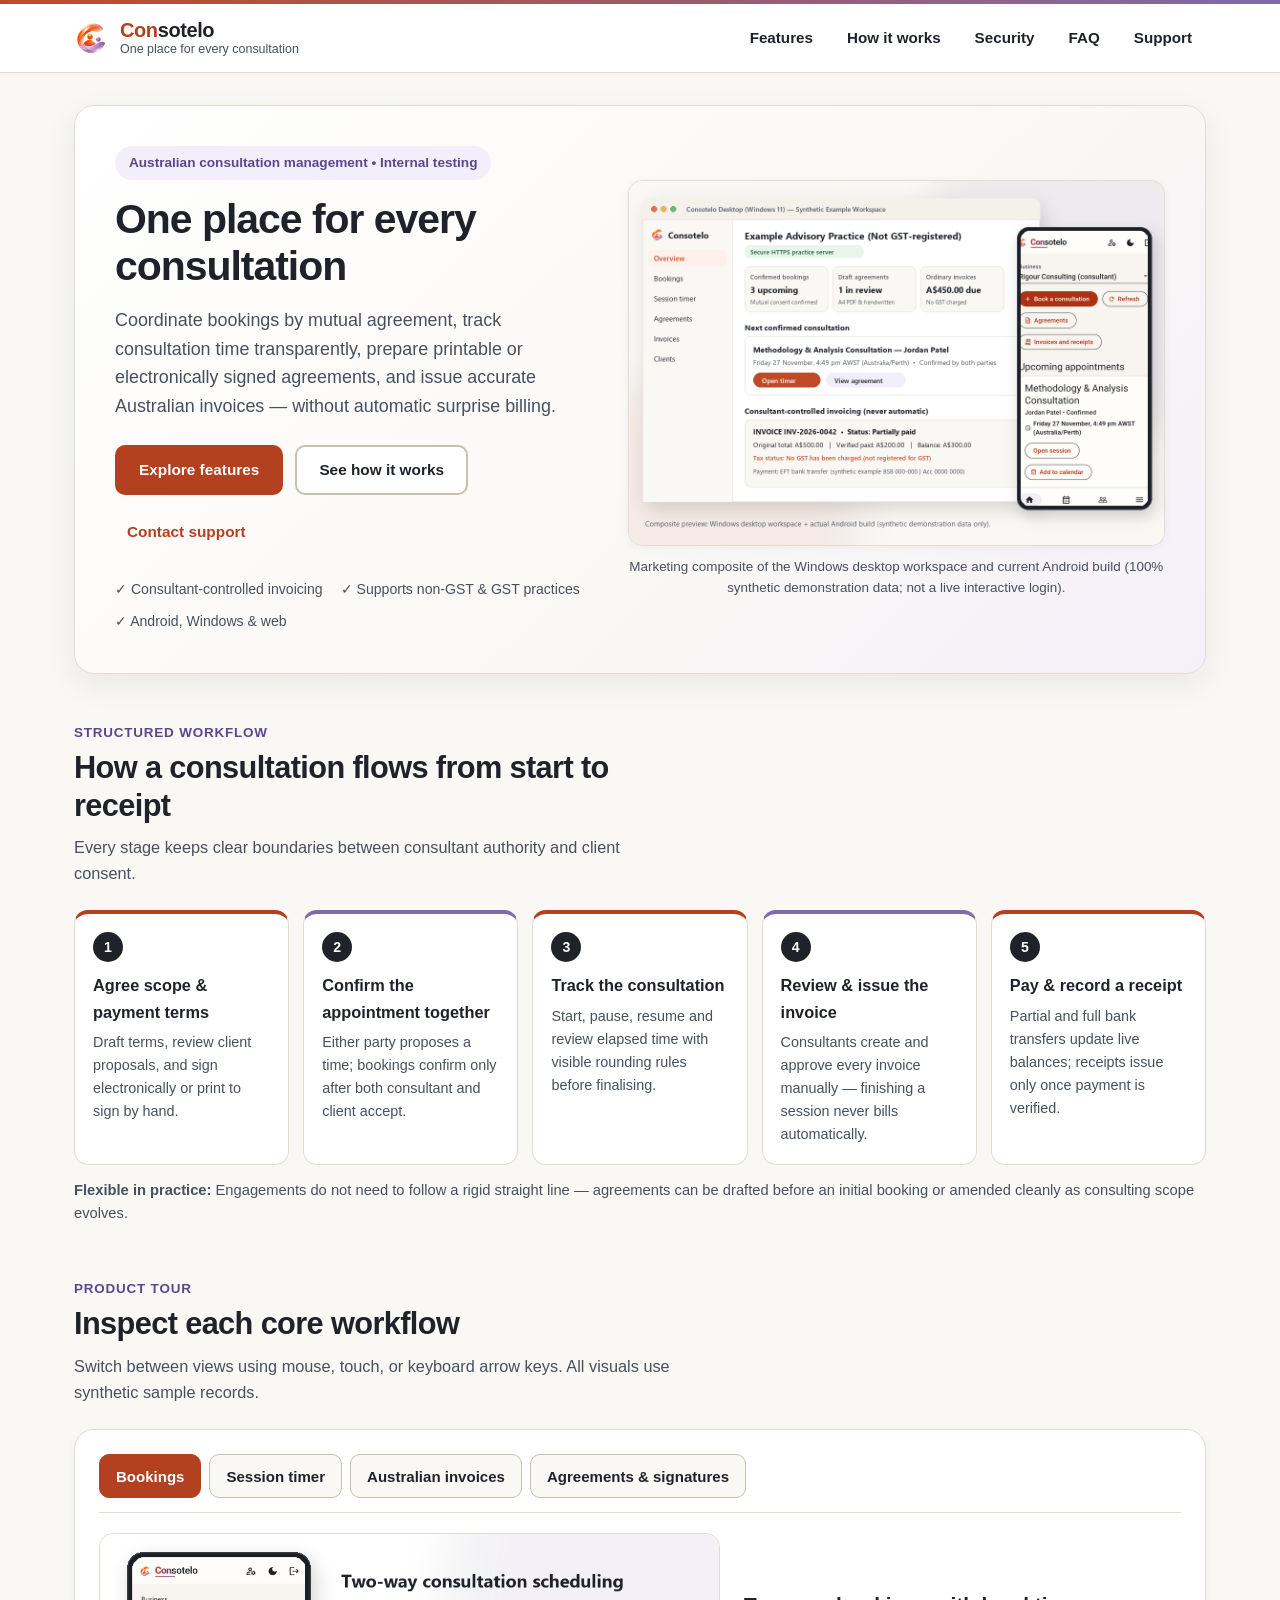
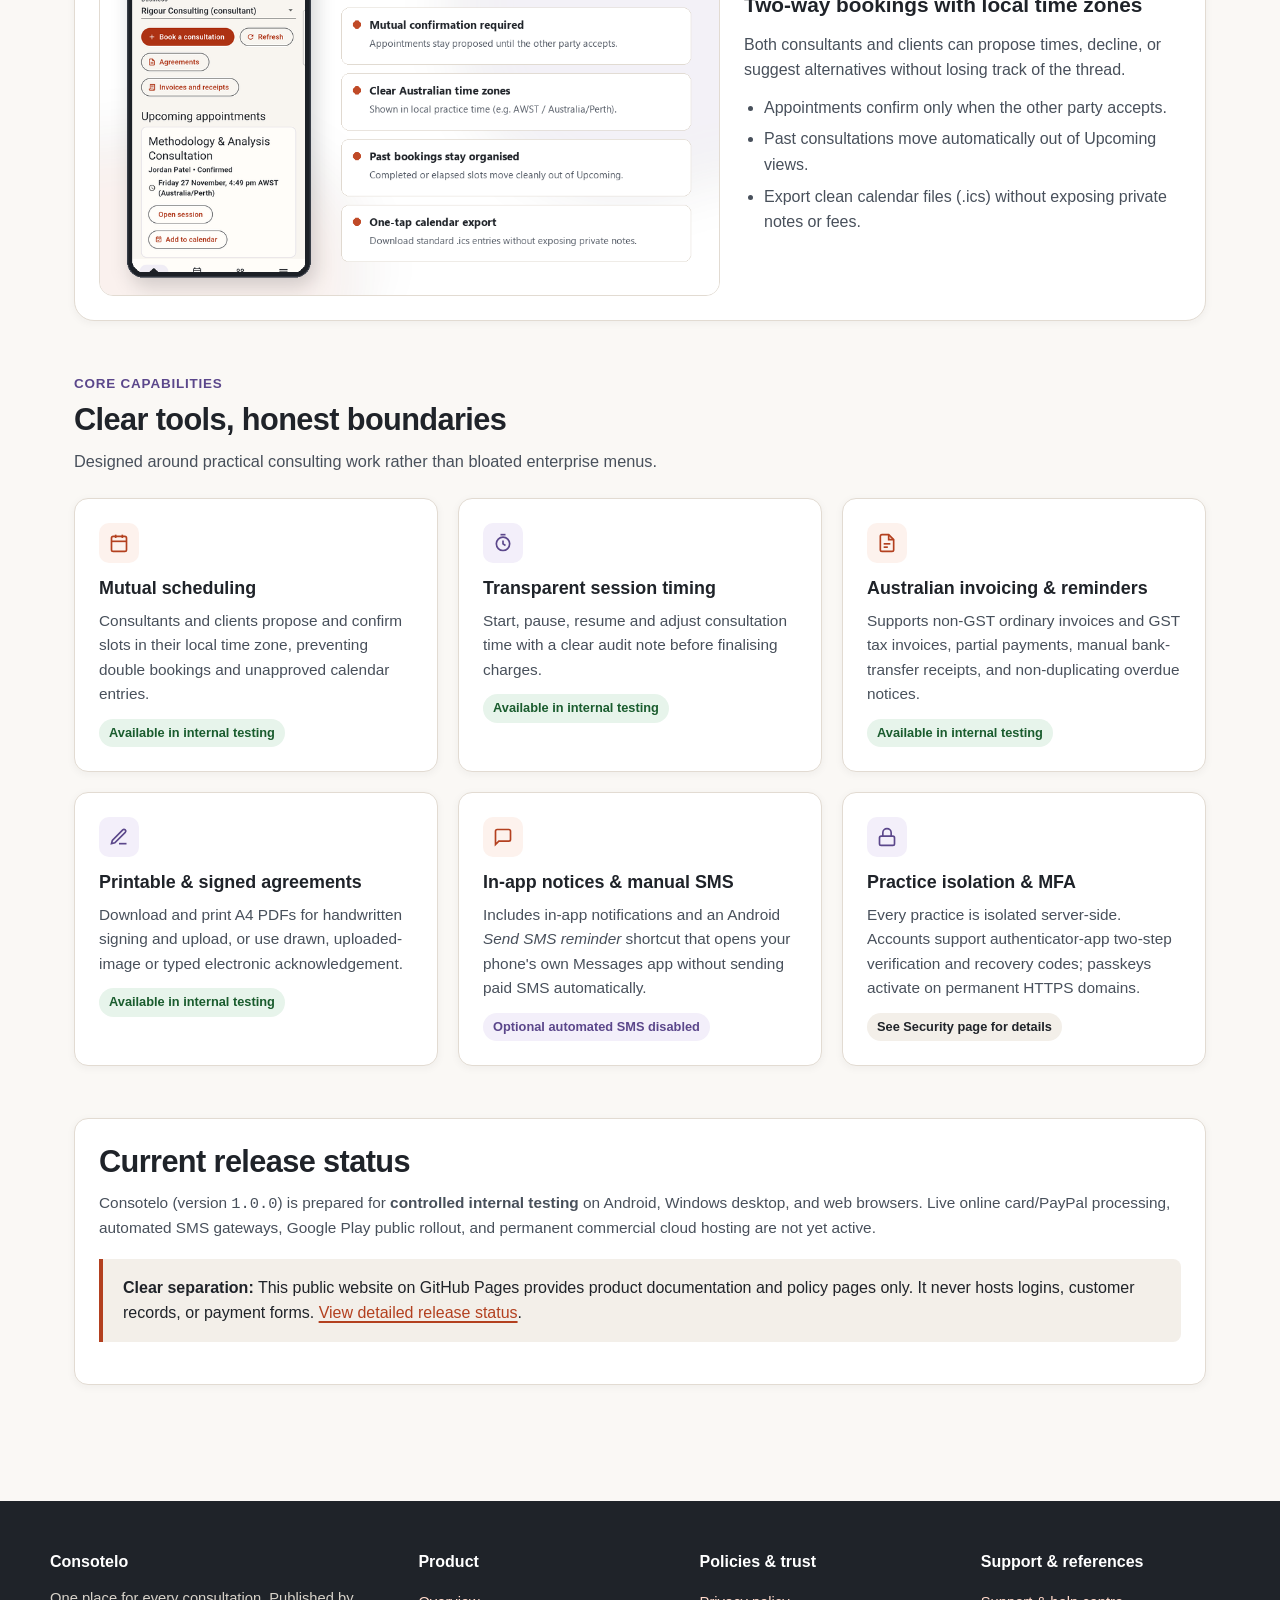
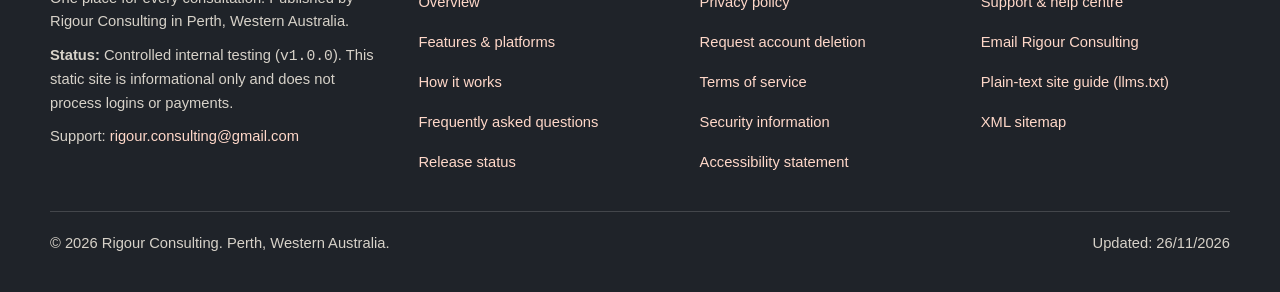
==== commit fb332276: "Redesign Consotelo public site: product-first hero, 4 new pages, updated security, SEO and AI discov" ====
--- a/index.html
+++ b/index.html
@@ -4,139 +4,271 @@
   <meta charset="UTF-8">
   <meta name="viewport" content="width=device-width, initial-scale=1.0">
   <title>Consotelo | One place for every consultation</title>
-  <meta name="description" content="Consotelo provides structured appointment scheduling, consultation time tracking, compliant tax invoicing, and agreement administration for independent consultants and clients.">
+  <meta name="description" content="Consultation management software for independent Australian consultants and clients: mutual bookings, reviewable session timing, non-GST and GST invoicing, and printable agreements.">
   <link rel="canonical" href="https://rigourconsulting.github.io/Consotelo/">
+  <meta property="og:type" content="website">
+  <meta property="og:site_name" content="Consotelo">
+  <meta property="og:locale" content="en_AU">
+  <meta property="og:title" content="Consotelo | One place for every consultation">
+  <meta property="og:description" content="Consultation management software for independent Australian consultants and clients: mutual bookings, reviewable session timing, non-GST and GST invoicing, and printable agreements.">
+  <meta property="og:url" content="https://rigourconsulting.github.io/Consotelo/">
+  <meta property="og:image" content="https://rigourconsulting.github.io/Consotelo/assets/img/og-social-preview.png">
+  <meta property="og:image:width" content="1200">
+  <meta property="og:image:height" content="630">
+  <meta property="og:image:alt" content="Consotelo — One place for every consultation">
+  <meta name="twitter:card" content="summary_large_image">
+  <meta name="twitter:title" content="Consotelo | One place for every consultation">
+  <meta name="twitter:description" content="Consultation management software for independent Australian consultants and clients: mutual bookings, reviewable session timing, non-GST and GST invoicing, and printable agreements.">
+  <meta name="twitter:image" content="https://rigourconsulting.github.io/Consotelo/assets/img/og-social-preview.png">
   <link rel="icon" type="image/svg+xml" href="favicon.svg">
   <link rel="icon" type="image/png" sizes="32x32" href="favicon.png">
   <link rel="apple-touch-icon" href="assets/img/consotelo_icon_128.png">
   <link rel="stylesheet" href="assets/css/site.css">
+  <script type="application/ld+json">
+{
+  "@context": "https://schema.org",
+  "@type": "Organization",
+  "@id": "https://rigourconsulting.github.io/Consotelo/#organization",
+  "name": "Rigour Consulting",
+  "url": "https://rigourconsulting.github.io/Consotelo/",
+  "logo": "https://rigourconsulting.github.io/Consotelo/assets/img/consotelo_icon.png",
+  "email": "rigour.consulting@gmail.com",
+  "address": {
+    "@type": "PostalAddress",
+    "addressLocality": "Perth",
+    "addressRegion": "WA",
+    "addressCountry": "AU"
+  }
+}
+  </script>
+  <script type="application/ld+json">
+{
+  "@context": "https://schema.org",
+  "@type": "SoftwareApplication",
+  "@id": "https://rigourconsulting.github.io/Consotelo/#software",
+  "name": "Consotelo",
+  "alternateName": "Consotelo — One place for every consultation",
+  "applicationCategory": "BusinessApplication",
+  "operatingSystem": "Android, Windows, Web",
+  "softwareVersion": "1.0.0",
+  "description": "Consultation management software for independent consultants and clients: mutual appointment scheduling, reviewable session timing, Australian non-GST and GST invoicing, and printable or electronically acknowledged agreements.",
+  "url": "https://rigourconsulting.github.io/Consotelo/",
+  "image": "https://rigourconsulting.github.io/Consotelo/assets/img/og-social-preview.png",
+  "publisher": {
+    "@id": "https://rigourconsulting.github.io/Consotelo/#organization"
+  }
+}
+  </script>
 </head>
 <body>
   <a href="#main" class="skip-link">Skip to main content</a>
+  <div class="top-ribbon" aria-hidden="true"></div>
 
   <header class="site-header">
     <div class="header-container">
       <a href="./" class="brand-link" aria-label="Consotelo home">
         <img src="assets/img/consotelo_icon_64.png" alt="Consotelo logo" class="brand-logo" width="36" height="36">
-        <span class="brand-title"><span class="brand-c">C</span>onsotelo</span>
-        <span class="brand-tagline">One place for every consultation</span>
+        <span class="brand-stack">
+          <span class="brand-title"><span class="brand-c">Con</span>sotelo</span>
+          <span class="brand-tagline">One place for every consultation</span>
+        </span>
       </a>
       <nav class="site-nav" aria-label="Primary navigation">
-        <a href="./" class="nav-link active" aria-current="page">Home</a>
-        <a href="privacy/" class="nav-link">Privacy policy</a>
-        <a href="account-deletion/" class="nav-link">Account deletion</a>
-        <a href="support/" class="nav-link">Support</a>
-        <a href="terms/" class="nav-link">Terms</a>
-        <a href="security/" class="nav-link">Security</a>
-        <a href="accessibility/" class="nav-link">Accessibility</a>
+        <a href="features/" class="nav-link">Features</a> <a href="how-it-works/" class="nav-link">How it works</a> <a href="security/" class="nav-link">Security</a> <a href="faq/" class="nav-link">FAQ</a> <a href="support/" class="nav-link">Support</a>
       </nav>
-      <details class="mobile-nav-toggle" aria-label="Mobile navigation">
-        <summary class="mobile-nav-summary">
+      <details class="mobile-nav-toggle">
+        <summary class="mobile-nav-summary" aria-label="Open navigation menu">
           <svg width="20" height="20" viewBox="0 0 20 20" fill="currentColor" aria-hidden="true">
             <path fill-rule="evenodd" d="M3 5h14a1 1 0 010 2H3a1 1 0 010-2zm0 4h14a1 1 0 010 2H3a1 1 0 010-2zm0 4h14a1 1 0 010 2H3a1 1 0 010-2z" clip-rule="evenodd" />
           </svg>
           <span>Menu</span>
         </summary>
         <nav class="mobile-nav-dropdown" aria-label="Mobile menu links">
-          <a href="./" class="nav-link active" aria-current="page">Home</a>
-          <a href="privacy/" class="nav-link">Privacy policy</a>
-          <a href="account-deletion/" class="nav-link">Account deletion</a>
-          <a href="support/" class="nav-link">Support</a>
-          <a href="terms/" class="nav-link">Terms</a>
-          <a href="security/" class="nav-link">Security</a>
-          <a href="accessibility/" class="nav-link">Accessibility</a>
+          <a href="./" class="nav-link active" aria-current="page">Home</a> <a href="features/" class="nav-link">Features</a> <a href="how-it-works/" class="nav-link">How it works</a> <a href="security/" class="nav-link">Security</a> <a href="faq/" class="nav-link">FAQ</a> <a href="support/" class="nav-link">Support</a> <a href="releases/" class="nav-link">Releases</a>
         </nav>
       </details>
     </div>
   </header>
 
   <main id="main" class="main-content">
-    <section class="hero-card" aria-labelledby="hero-title">
-      <span class="hero-badge">Professional consultation software</span>
-      <h1 id="hero-title" class="page-heading">One place for every consultation</h1>
-      <p class="hero-lead">Book consultations, keep track of your time, share agreements and manage invoices in one place.</p>
-      <div class="cta-group">
-        <a href="support/" class="btn btn-primary">Contact support</a>
-        <a href="privacy/" class="btn btn-secondary">Review privacy policy</a>
-      </div>
-    </section>
-
-    <section class="section" aria-labelledby="overview-title">
-      <h2 id="overview-title" class="section-title">Designed for independent consultants and their clients</h2>
-      <p class="section-lead">Professional advisory work requires clear operational boundaries. Consotelo replaces disconnected spreadsheets, messaging chains, and manual time calculations with an integrated system built around mutual consent.</p>
-
-      <div class="grid-two">
-        <article class="card">
-          <h3 class="card-title">For consultants and advisors</h3>
-          <div class="card-body">
-            <p>Coordinate appointments with clients across time zones (including recurring schedules and RFC 5545 .ics export and previewed import). Run an offline-resilient monotonic session timer with clear start, pause, resume, and stop controls.</p>
-            <p>Manage service catalogues, client quotations (strictly distinct from tax invoices), business expenses with receipt attachments, custom practice branding across Classic, Modern, and Corporate A4 templates, normalised multi-phone and purpose-routed email contacts, Australian non-GST ordinary invoices or GST tax invoices, GST turnover monitoring, and private income-tax planning reserves. Issue payment receipts only after funds are verified.</p>
+    <section class="hero-split" aria-labelledby="hero-title">
+      <div>
+        <span class="hero-badge">Australian consultation management • Internal testing</span>
+        <h1 id="hero-title" class="page-heading">One place for every consultation</h1>
+        <p class="hero-lead">Coordinate bookings by mutual agreement, track consultation time transparently, prepare printable or electronically signed agreements, and issue accurate Australian invoices — without automatic surprise billing.</p>
+        <div class="cta-group">
+          <a href="features/" class="btn btn-primary">Explore features</a>
+          <a href="how-it-works/" class="btn btn-secondary">See how it works</a>
+          <a href="support/" class="btn btn-text">Contact support</a>
+        </div>
+        <ul class="hero-trust-strip" aria-label="Key product principles">
+          <li>✓ Consultant-controlled invoicing</li>
+          <li>✓ Supports non-GST &amp; GST practices</li>
+          <li>✓ Android, Windows &amp; web</li>
+        </ul>
+      </div>
+      <figure class="hero-visual">
+        <img src="assets/img/hero-devices-composite.png" alt="Consotelo shown on a Windows desktop workspace and an Android phone using synthetic example consultation data" width="1120" height="760">
+        <figcaption>Marketing composite of the Windows desktop workspace and current Android build (100% synthetic demonstration data; not a live interactive login).</figcaption>
+      </figure>
+    </section>
+
+    <section class="section" aria-labelledby="lifecycle-title">
+      <div class="section-header">
+        <p class="section-kicker">Structured workflow</p>
+        <h2 id="lifecycle-title" class="section-title">How a consultation flows from start to receipt</h2>
+        <p class="section-lead">Every stage keeps clear boundaries between consultant authority and client consent.</p>
+      </div>
+      <ol class="lifecycle-grid">
+        <li class="lifecycle-step">
+          <span class="step-num" aria-hidden="true">1</span>
+          <h3>Agree scope &amp; payment terms</h3>
+          <p>Draft terms, review client proposals, and sign electronically or print to sign by hand.</p>
+        </li>
+        <li class="lifecycle-step">
+          <span class="step-num" aria-hidden="true">2</span>
+          <h3>Confirm the appointment together</h3>
+          <p>Either party proposes a time; bookings confirm only after both consultant and client accept.</p>
+        </li>
+        <li class="lifecycle-step">
+          <span class="step-num" aria-hidden="true">3</span>
+          <h3>Track the consultation</h3>
+          <p>Start, pause, resume and review elapsed time with visible rounding rules before finalising.</p>
+        </li>
+        <li class="lifecycle-step">
+          <span class="step-num" aria-hidden="true">4</span>
+          <h3>Review &amp; issue the invoice</h3>
+          <p>Consultants create and approve every invoice manually — finishing a session never bills automatically.</p>
+        </li>
+        <li class="lifecycle-step">
+          <span class="step-num" aria-hidden="true">5</span>
+          <h3>Pay &amp; record a receipt</h3>
+          <p>Partial and full bank transfers update live balances; receipts issue only once payment is verified.</p>
+        </li>
+      </ol>
+      <p class="lifecycle-note"><strong>Flexible in practice:</strong> Engagements do not need to follow a rigid straight line — agreements can be drafted before an initial booking or amended cleanly as consulting scope evolves.</p>
+    </section>
+
+    <section class="section" aria-labelledby="tour-title">
+      <div class="section-header">
+        <p class="section-kicker">Product tour</p>
+        <h2 id="tour-title" class="section-title">Inspect each core workflow</h2>
+        <p class="section-lead">Switch between views using mouse, touch, or keyboard arrow keys. All visuals use synthetic sample records.</p>
+      </div>
+      <div class="tour-shell">
+        <div class="tour-tabs" role="tablist" aria-label="Consotelo product tour views">
+          <button type="button" class="tour-tab" role="tab" id="tab-bookings" aria-controls="panel-bookings" aria-selected="true">Bookings</button>
+          <button type="button" class="tour-tab" role="tab" id="tab-timer" aria-controls="panel-timer" aria-selected="false" tabindex="-1">Session timer</button>
+          <button type="button" class="tour-tab" role="tab" id="tab-invoices" aria-controls="panel-invoices" aria-selected="false" tabindex="-1">Australian invoices</button>
+          <button type="button" class="tour-tab" role="tab" id="tab-agreements" aria-controls="panel-agreements" aria-selected="false" tabindex="-1">Agreements &amp; signatures</button>
+        </div>
+
+        <div id="panel-bookings" class="tour-panel" role="tabpanel" aria-labelledby="tab-bookings">
+          <img src="assets/img/tour-bookings.png" alt="Android booking screen showing confirmed Methodology and Analysis Consultation in Australia/Perth time" width="960" height="560" loading="lazy">
+          <div class="tour-panel-copy">
+            <h3>Two-way bookings with local time zones</h3>
+            <p>Both consultants and clients can propose times, decline, or suggest alternatives without losing track of the thread.</p>
+            <ul>
+              <li>Appointments confirm only when the other party accepts.</li>
+              <li>Past consultations move automatically out of Upcoming views.</li>
+              <li>Export clean calendar files (.ics) without exposing private notes or fees.</li>
+            </ul>
           </div>
-        </article>
-
-        <article class="card">
-          <h3 class="card-title">For business clients</h3>
-          <div class="card-body">
-            <p>Review and negotiate appointment proposals before committing your schedule. Access an agenda synchronised to your local business time zone.</p>
-            <p>Review consultation agreements and quotations in full detail before providing electronic acknowledgement or acceptance. Access historical invoices and payment receipts, manage multiple contact details, receive in-app notifications, and share optional private satisfaction feedback after completed consultations.</p>
+        </div>
+
+        <div id="panel-timer" class="tour-panel" role="tabpanel" aria-labelledby="tab-timer" hidden>
+          <img src="assets/img/tour-timer.png" alt="Consultation timer screen showing elapsed duration, nearest 30 minute rounding rule, and manual review controls" width="960" height="560" loading="lazy">
+          <div class="tour-panel-copy">
+            <h3>Reviewable consultation time</h3>
+            <p>Track active consulting duration clearly even when mobile reception drops temporarily, then review before finalising.</p>
+            <ul>
+              <li>Configured rounding rules and any minimum duration are shown before finalising.</li>
+              <li>Brief accidental starts (such as 6 seconds) do not create unexplained charges.</li>
+              <li>Stopping or finishing a session never creates an automatic invoice.</li>
+            </ul>
           </div>
-        </article>
-      </div>
-    </section>
-
-    <section class="section" aria-labelledby="features-title">
-      <h2 id="features-title" class="section-title">Core capabilities</h2>
+        </div>
+
+        <div id="panel-invoices" class="tour-panel" role="tabpanel" aria-labelledby="tab-invoices" hidden>
+          <img src="assets/img/tour-invoices.png" alt="Side-by-side synthetic A4 examples of a non-GST ordinary Invoice and a GST-registered Tax Invoice" width="960" height="560" loading="lazy">
+          <div class="tour-panel-copy">
+            <h3>Built for both non-GST and GST-registered Australian practices</h3>
+            <p>Not every independent Australian consultant is registered for GST. Consotelo handles both configurations accurately and locks issued snapshots permanently.</p>
+            <ul>
+              <li><strong>Not GST-registered:</strong> Issues an ordinary <em>INVOICE</em> stating <em>No GST has been charged</em>.</li>
+              <li><strong>GST-registered:</strong> Issues a compliant <em>TAX INVOICE</em> supporting GST-exclusive, GST-inclusive and GST-free items.</li>
+              <li>Partial payments, receipts, statements and overdue reminders always reference one original invoice.</li>
+            </ul>
+          </div>
+        </div>
+
+        <div id="panel-agreements" class="tour-panel" role="tabpanel" aria-labelledby="tab-agreements" hidden>
+          <img src="assets/img/tour-agreements.png" alt="Android agreement details screen showing Project Advisory Agreement, Scheduled milestones, Download and Print buttons, and A4 signature preview" width="960" height="560" loading="lazy">
+          <div class="tour-panel-copy">
+            <h3>Print-and-sign by hand or sign electronically</h3>
+            <p>Choose from six consulting agreement types and six payment structures, negotiate terms with clients, and keep finalised revisions locked.</p>
+            <ul>
+              <li>Download and print A4 PDFs with handwritten signature blocks, then upload scanned or photographed signed copies.</li>
+              <li>Or draw a signature, upload a signature image, or type a name with explicit consent (distinct from certificate-based digital signatures).</li>
+              <li>Subsequent scope changes create a new auditable amendment draft without altering the finalised original.</li>
+            </ul>
+          </div>
+        </div>
+      </div>
+    </section>
+
+    <section class="section" aria-labelledby="capabilities-title">
+      <div class="section-header">
+        <p class="section-kicker">Core capabilities</p>
+        <h2 id="capabilities-title" class="section-title">Clear tools, honest boundaries</h2>
+        <p class="section-lead">Designed around practical consulting work rather than bloated enterprise menus.</p>
+      </div>
       <div class="grid-three">
         <article class="card">
-          <h3 class="card-title">Two-way scheduling</h3>
-          <div class="card-body">
-            <p>Either party can propose an appointment time. Appointments become confirmed only when the counterparty accepts, preventing scheduling surprises and double bookings.</p>
-          </div>
-        </article>
-
-        <article class="card">
-          <h3 class="card-title">Session time tracking</h3>
-          <div class="card-body">
-            <p>An accurate session timer records billable work. Stopping the timer updates session records while preserving consultant control over final billing.</p>
-          </div>
-        </article>
-
-        <article class="card">
-          <h3 class="card-title">Australian invoicing &amp; tax planning</h3>
-          <div class="card-body">
-            <p>Supports both non-GST ordinary invoices and GST-registered tax invoices (exclusive, inclusive, GST-free, and input-taxed items), consultant-private income-tax reserves, PAYG instalment tracking, and GST turnover monitoring. Planning summaries are advisory aids only and do not constitute tax advice or automatic ATO lodgement.</p>
-          </div>
-        </article>
-
-        <article class="card">
-          <h3 class="card-title">Payment tracking</h3>
-          <div class="card-body">
-            <p>Support for direct bank transfer, PayID, card payments, PayPal, cash, and card-present transactions. Invoices transition to paid status only after verified receipt.</p>
-          </div>
-        </article>
-
-        <article class="card">
-          <h3 class="card-title">Printable agreements</h3>
-          <div class="card-body">
-            <p>Consultation agreements are rendered into complete A4 documents. Cryptographic byte digests ensure that the document signed matches the exact revision drafted.</p>
-          </div>
-        </article>
-
-        <article class="card">
-          <h3 class="card-title">Tenant isolation</h3>
-          <div class="card-body">
-            <p>Every practice operates within a protected business boundary. Client records, appointment notes, agreements, and financial figures remain isolated and confidential.</p>
-          </div>
+          <div class="card-icon" aria-hidden="true"><svg width="20" height="20" viewBox="0 0 24 24" fill="none" stroke="currentColor" stroke-width="2"><rect x="3" y="4" width="18" height="18" rx="2"/><line x1="16" y1="2" x2="16" y2="6"/><line x1="8" y1="2" x2="8" y2="6"/><line x1="3" y1="10" x2="21" y2="10"/></svg></div>
+          <h3 class="card-title">Mutual scheduling</h3>
+          <p class="card-body">Consultants and clients propose and confirm slots in their local time zone, preventing double bookings and unapproved calendar entries.</p>
+          <span class="status-pill">Available in internal testing</span>
+        </article>
+        <article class="card">
+          <div class="card-icon lilac" aria-hidden="true"><svg width="20" height="20" viewBox="0 0 24 24" fill="none" stroke="currentColor" stroke-width="2"><circle cx="12" cy="13" r="8"/><polyline points="12 9 12 13 15 15"/><line x1="9" y1="2" x2="15" y2="2"/></svg></div>
+          <h3 class="card-title">Transparent session timing</h3>
+          <p class="card-body">Start, pause, resume and adjust consultation time with a clear audit note before finalising charges.</p>
+          <span class="status-pill">Available in internal testing</span>
+        </article>
+        <article class="card">
+          <div class="card-icon" aria-hidden="true"><svg width="20" height="20" viewBox="0 0 24 24" fill="none" stroke="currentColor" stroke-width="2"><path d="M14 2H6a2 2 0 0 0-2 2v16a2 2 0 0 0 2 2h12a2 2 0 0 0 2-2V8z"/><polyline points="14 2 14 8 20 8"/><line x1="8" y1="13" x2="16" y2="13"/><line x1="8" y1="17" x2="13" y2="17"/></svg></div>
+          <h3 class="card-title">Australian invoicing &amp; reminders</h3>
+          <p class="card-body">Supports non-GST ordinary invoices and GST tax invoices, partial payments, manual bank-transfer receipts, and non-duplicating overdue notices.</p>
+          <span class="status-pill">Available in internal testing</span>
+        </article>
+        <article class="card">
+          <div class="card-icon lilac" aria-hidden="true"><svg width="20" height="20" viewBox="0 0 24 24" fill="none" stroke="currentColor" stroke-width="2"><path d="M12 20h9"/><path d="M16.5 3.5a2.1 2.1 0 0 1 3 3L7 19l-4 1 1-4Z"/></svg></div>
+          <h3 class="card-title">Printable &amp; signed agreements</h3>
+          <p class="card-body">Download and print A4 PDFs for handwritten signing and upload, or use drawn, uploaded-image or typed electronic acknowledgement.</p>
+          <span class="status-pill">Available in internal testing</span>
+        </article>
+        <article class="card">
+          <div class="card-icon" aria-hidden="true"><svg width="20" height="20" viewBox="0 0 24 24" fill="none" stroke="currentColor" stroke-width="2"><path d="M21 15a2 2 0 0 1-2 2H7l-4 4V5a2 2 0 0 1 2-2h14a2 2 0 0 1 2 2z"/></svg></div>
+          <h3 class="card-title">In-app notices &amp; manual SMS</h3>
+          <p class="card-body">Includes in-app notifications and an Android <em>Send SMS reminder</em> shortcut that opens your phone's own Messages app without sending paid SMS automatically.</p>
+          <span class="status-pill lilac">Optional automated SMS disabled</span>
+        </article>
+        <article class="card">
+          <div class="card-icon lilac" aria-hidden="true"><svg width="20" height="20" viewBox="0 0 24 24" fill="none" stroke="currentColor" stroke-width="2"><rect x="3" y="11" width="18" height="11" rx="2"/><path d="M7 11V7a5 5 0 0 1 10 0v4"/></svg></div>
+          <h3 class="card-title">Practice isolation &amp; MFA</h3>
+          <p class="card-body">Every practice is isolated server-side. Accounts support authenticator-app two-step verification and recovery codes; passkeys activate on permanent HTTPS domains.</p>
+          <span class="status-pill neutral">See Security page for details</span>
         </article>
       </div>
     </section>
 
     <section class="section" aria-labelledby="status-title">
-      <h2 id="status-title" class="section-title">Release status and platform availability</h2>
       <div class="card">
-        <p class="card-body">Consotelo is engineered for Android, Windows desktop, and web browsers, and is currently prepared for controlled internal testing and local Windows desktop installation.</p>
+        <h2 id="status-title" class="section-title">Current release status</h2>
+        <p class="card-body">Consotelo (version <code>1.0.0</code>) is prepared for <strong>controlled internal testing</strong> on Android, Windows desktop, and web browsers. Live online card/PayPal processing, automated SMS gateways, Google Play public rollout, and permanent commercial cloud hosting are not yet active.</p>
         <div class="highlight-box">
-          <p>This static public website serves as the informational and policy reference for Consotelo. It does not process payments, handle login credentials, or collect personal customer data.</p>
+          <p><strong>Clear separation:</strong> This public website on GitHub Pages provides product documentation and policy pages only. It never hosts logins, customer records, or payment forms. <a href="releases/">View detailed release status</a>.</p>
         </div>
       </div>
     </section>
@@ -145,15 +277,27 @@
   <footer class="site-footer">
     <div class="footer-container">
       <div>
-        <h3 class="footer-heading">Consotelo</h3>
-        <p>One place for every consultation. Developed by Rigour Consulting in Perth, Western Australia.</p>
+        <h2 class="footer-heading">Consotelo</h2>
+        <p>One place for every consultation. Published by Rigour Consulting in Perth, Western Australia.</p>
+        <p><strong>Status:</strong> Controlled internal testing (<code>v1.0.0</code>). This static site is informational only and does not process logins or payments.</p>
         <address class="contact-block">
-          Support inquiries: <a href="mailto:rigour.consulting@gmail.com">rigour.consulting@gmail.com</a>
+          Support: <a href="mailto:rigour.consulting@gmail.com">rigour.consulting@gmail.com</a>
         </address>
       </div>
 
       <div>
-        <h3 class="footer-heading">Policies and compliance</h3>
+        <h2 class="footer-heading">Product</h2>
+        <ul class="footer-links">
+          <li><a href="./">Overview</a></li>
+          <li><a href="features/">Features &amp; platforms</a></li>
+          <li><a href="how-it-works/">How it works</a></li>
+          <li><a href="faq/">Frequently asked questions</a></li>
+          <li><a href="releases/">Release status</a></li>
+        </ul>
+      </div>
+
+      <div>
+        <h2 class="footer-heading">Policies &amp; trust</h2>
         <ul class="footer-links">
           <li><a href="privacy/">Privacy policy</a></li>
           <li><a href="account-deletion/">Request account deletion</a></li>
@@ -164,19 +308,21 @@
       </div>
 
       <div>
-        <h3 class="footer-heading">Support and assistance</h3>
+        <h2 class="footer-heading">Support &amp; references</h2>
         <ul class="footer-links">
-          <li><a href="support/">Help centre</a></li>
-          <li><a href="mailto:rigour.consulting@gmail.com">Email support</a></li>
-          <li><a href="https://github.com/RigourConsulting/Consotelo">GitHub project</a></li>
+          <li><a href="support/">Support &amp; help centre</a></li>
+          <li><a href="mailto:rigour.consulting@gmail.com">Email Rigour Consulting</a></li>
+          <li><a href="llms.txt">Plain-text site guide (llms.txt)</a></li>
+          <li><a href="sitemap.xml">XML sitemap</a></li>
         </ul>
       </div>
     </div>
 
     <div class="footer-bottom">
-      <p>&copy; 2026 Rigour Consulting. All rights reserved. Perth, Western Australia.</p>
-      <p>Effective date: 25/11/2026</p>
+      <p>&copy; 2026 Rigour Consulting. Perth, Western Australia.</p>
+      <p>Updated: 26/11/2026</p>
     </div>
   </footer>
+  <script src="assets/js/site.js" defer></script>
 </body>
 </html>
--- a/assets/css/site.css
+++ b/assets/css/site.css
@@ -1,601 +1,580 @@
-/* Consotelo Public Information Site Stylesheet
-   Approved Direction A Palette:
-   - Graphite: #1F2421
-   - Persimmon: #C04A27
-   - Porcelain: #F7F5F0
-   - Dusty Lilac: #8E7C93
-*/
-
+/* Consotelo Public Information Website — Direction A Design System (WCAG 2.2 AA verified) */
 :root {
-  --color-bg: #F7F5F0;
-  --color-surface: #FFFFFF;
-  --color-text: #1F2421;
-  --color-text-muted: #535C56;
-  --color-primary: #C04A27;
-  --color-primary-hover: #A33C1D;
-  --color-accent-border: #8E7C93;
-  --color-card-bg: #FFFFFF;
-  --color-badge-bg: #ECE7DF;
-  --color-focus: #C04A27;
-
-  --font-family: -apple-system, BlinkMacSystemFont, "Segoe UI", Roboto, Oxygen-Sans, Ubuntu, Cantarell, "Helvetica Neue", sans-serif;
-  --line-height-body: 1.6;
-  --line-height-heading: 1.25;
-  --max-width: 1040px;
-  --radius-sm: 6px;
-  --radius-md: 10px;
-  --radius-lg: 16px;
-}
-
-*, *::before, *::after {
-  box-sizing: border-box;
+  --bg-porcelain: #FAF8F5;
+  --bg-surface: #FFFFFF;
+  --bg-subtle: #F3EFE9;
+  --bg-lilac-tint: #F3EFFA;
+  --bg-persimmon-tint: #FDF2ED;
+  --text-primary: #1F2329;     /* 14.9:1 on #FAF8F5 */
+  --text-secondary: #48505B;   /* 7.8:1 on #FAF8F5 */
+  --accent-persimmon: #B3401F; /* 5.4:1 with #FFFFFF text */
+  --accent-persimmon-hover: #963316;
+  --accent-ribbon-orange: #C04A27;
+  --accent-lilac: #5B478B;     /* 7.1:1 on #FAF8F5 */
+  --accent-ribbon-lilac: #7E6BA8;
+  --border-subtle: #E2DBD2;
+  --border-strong: #C9BFAF;
+  --status-green-bg: #E7F4EB;
+  --status-green-fg: #1A5C2E;  /* 7.3:1 on #E7F4EB */
+  --focus-ring: #1F2329;
+  --radius-sm: 8px;
+  --radius-md: 14px;
+  --radius-lg: 20px;
+  --shadow-sm: 0 2px 8px rgba(31, 35, 41, 0.05);
+  --shadow-md: 0 10px 30px rgba(31, 35, 41, 0.08);
+  --font-sans: "Segoe UI", -apple-system, BlinkMacSystemFont, "Helvetica Neue", Arial, sans-serif;
+  --max-width: 1180px;
+  --measure: 72ch;
+}
+
+*, *::before, *::after { box-sizing: border-box; }
+
+html {
+  font-family: var(--font-sans);
+  font-size: 100%;
+  line-height: 1.6;
+  color: var(--text-primary);
+  background: var(--bg-porcelain);
+  -webkit-text-size-adjust: 100%;
+  scroll-behavior: smooth;
+}
+
+@media (prefers-reduced-motion: reduce) {
+  html { scroll-behavior: auto; }
+  *, *::before, *::after { animation-duration: 0.01ms !important; transition-duration: 0.01ms !important; }
+}
+
+body {
   margin: 0;
-  padding: 0;
-}
-
-html {
-  font-family: var(--font-family);
-  font-size: 100%;
-  line-height: var(--line-height-body);
-  background-color: var(--color-bg);
-  color: var(--color-text);
-  scroll-behavior: smooth;
-}
-
-@media (prefers-reduced-motion: reduce) {
-  html {
-    scroll-behavior: auto;
-  }
-}
-
-body {
   min-height: 100vh;
   display: flex;
   flex-direction: column;
-  background-color: var(--color-bg);
-  color: var(--color-text);
-}
-
-/* Accessibility: Skip Link */
+  overflow-x: clip;
+}
+
+img, svg { max-width: 100%; height: auto; display: block; }
+
+a { color: var(--accent-persimmon); text-decoration-thickness: 1.5px; text-underline-offset: 3px; }
+a:hover { color: var(--accent-persimmon-hover); }
+
+:focus-visible {
+  outline: 3px solid var(--focus-ring);
+  outline-offset: 3px;
+  border-radius: 4px;
+}
+
 .skip-link {
   position: absolute;
-  top: -60px;
-  left: 16px;
-  background-color: var(--color-primary);
+  left: -9999px;
+  top: 0;
+  background: var(--text-primary);
   color: #FFFFFF;
-  padding: 12px 20px;
+  padding: 12px 18px;
   font-weight: 600;
-  border-radius: var(--radius-sm);
   z-index: 1000;
-  text-decoration: none;
-  transition: top 0.2s ease;
-}
-
-.skip-link:focus {
-  top: 16px;
-  outline: 3px solid var(--color-text);
-}
-
-/* Header and Navigation */
+}
+.skip-link:focus { left: 16px; top: 16px; }
+
+/* Top Ribbon + Single-Row Header */
+.top-ribbon {
+  height: 4px;
+  background: linear-gradient(90deg, var(--accent-ribbon-orange) 0%, var(--accent-ribbon-lilac) 100%);
+}
+
 .site-header {
-  background-color: var(--color-surface);
-  border-bottom: 1px solid var(--color-accent-border);
+  background: rgba(255, 255, 255, 0.96);
+  border-bottom: 1px solid var(--border-subtle);
   position: sticky;
   top: 0;
   z-index: 100;
+  backdrop-filter: blur(8px);
 }
 
 .header-container {
   max-width: var(--max-width);
   margin: 0 auto;
-  padding: 14px 20px;
+  padding: 12px 24px;
   display: flex;
   align-items: center;
   justify-content: space-between;
-  gap: 16px;
+  gap: 20px;
+}
+
+.brand-link {
+  display: inline-flex;
+  align-items: center;
+  gap: 10px;
+  text-decoration: none;
+  color: var(--text-primary);
+  flex-shrink: 0;
+  min-height: 44px;
+}
+
+.brand-logo { width: 36px; height: 36px; flex-shrink: 0; }
+
+.brand-stack { display: flex; flex-direction: column; line-height: 1.15; }
+.brand-title { font-size: 1.25rem; font-weight: 800; letter-spacing: -0.02em; color: var(--text-primary); }
+.brand-c { color: var(--accent-persimmon); }
+.brand-tagline { font-size: 0.78rem; color: var(--text-secondary); font-weight: 500; }
+
+.site-nav {
+  display: flex;
+  align-items: center;
+  gap: 6px;
   flex-wrap: nowrap;
 }
 
-.brand-link {
-  display: flex;
-  align-items: center;
+.nav-link {
+  display: inline-flex;
+  align-items: center;
+  min-height: 44px;
+  padding: 8px 14px;
+  border-radius: var(--radius-sm);
+  color: var(--text-primary);
+  text-decoration: none;
+  font-weight: 600;
+  font-size: 0.95rem;
+  white-space: nowrap;
+  transition: background-color 0.15s ease, color 0.15s ease;
+}
+
+.nav-link:hover { background: var(--bg-subtle); color: var(--accent-persimmon); }
+.nav-link.active, .nav-link[aria-current="page"] {
+  background: var(--bg-persimmon-tint);
+  color: var(--accent-persimmon);
+}
+
+.mobile-nav-toggle { display: none; position: relative; }
+.mobile-nav-summary {
+  list-style: none;
+  display: inline-flex;
+  align-items: center;
+  gap: 8px;
+  min-height: 44px;
+  padding: 8px 14px;
+  border: 1px solid var(--border-strong);
+  border-radius: var(--radius-sm);
+  background: var(--bg-surface);
+  color: var(--text-primary);
+  font-weight: 600;
+  cursor: pointer;
+}
+.mobile-nav-summary::-webkit-details-marker { display: none; }
+.mobile-nav-dropdown {
+  position: absolute;
+  right: 0;
+  top: calc(100% + 8px);
+  width: min(280px, calc(100vw - 32px));
+  background: var(--bg-surface);
+  border: 1px solid var(--border-subtle);
+  border-radius: var(--radius-md);
+  box-shadow: var(--shadow-md);
+  padding: 8px;
+  display: flex;
+  flex-direction: column;
+  gap: 4px;
+  z-index: 200;
+}
+
+@media (max-width: 920px) {
+  .site-nav { display: none; }
+  .mobile-nav-toggle { display: block; }
+  .brand-tagline { display: none; }
+}
+
+/* Main container & Breadcrumb */
+.main-content {
+  flex: 1;
+  width: 100%;
+  max-width: var(--max-width);
+  margin: 0 auto;
+  padding: 32px 24px 64px;
+}
+
+.breadcrumb {
+  margin: 0 0 20px;
+  font-size: 0.9rem;
+  color: var(--text-secondary);
+}
+.breadcrumb ol {
+  list-style: none;
+  padding: 0;
+  margin: 0;
+  display: flex;
+  flex-wrap: wrap;
+  gap: 8px;
+  align-items: center;
+}
+.breadcrumb li + li::before {
+  content: "/";
+  margin-right: 8px;
+  color: var(--border-strong);
+}
+
+/* Asymmetric 2-Column Hero */
+.hero-split {
+  display: grid;
+  grid-template-columns: minmax(0, 1.02fr) minmax(0, 1.15fr);
+  gap: 36px;
+  align-items: center;
+  background: linear-gradient(135deg, #FFFFFF 0%, #FAF8F5 60%, #F4F0FA 100%);
+  border: 1px solid var(--border-subtle);
+  border-radius: var(--radius-lg);
+  padding: 40px;
+  box-shadow: var(--shadow-md);
+  margin-bottom: 48px;
+}
+
+.hero-badge {
+  display: inline-flex;
+  align-items: center;
+  gap: 8px;
+  padding: 6px 14px;
+  border-radius: 999px;
+  background: var(--bg-lilac-tint);
+  color: var(--accent-lilac);
+  font-weight: 700;
+  font-size: 0.85rem;
+  margin-bottom: 16px;
+}
+
+.page-heading {
+  margin: 0 0 16px;
+  font-size: clamp(1.9rem, 3.2vw, 2.75rem);
+  line-height: 1.15;
+  letter-spacing: -0.025em;
+  color: var(--text-primary);
+}
+
+.hero-lead {
+  font-size: 1.12rem;
+  color: var(--text-secondary);
+  margin: 0 0 24px;
+  max-width: 54ch;
+}
+
+.cta-group {
+  display: flex;
+  flex-wrap: wrap;
   gap: 12px;
+  align-items: center;
+  margin-bottom: 20px;
+}
+
+.btn {
+  display: inline-flex;
+  align-items: center;
+  justify-content: center;
+  min-height: 46px;
+  padding: 11px 22px;
+  border-radius: 10px;
+  font-weight: 700;
+  font-size: 0.96rem;
   text-decoration: none;
-  color: var(--color-text);
-  min-width: 0;
-  flex-shrink: 0;
-}
-
-.brand-logo {
-  width: 36px;
-  height: 36px;
-  display: block;
-  flex-shrink: 0;
-  border-radius: 8px;
-}
-
-.brand-title {
-  font-size: 1.35rem;
+  border: 2px solid transparent;
+  cursor: pointer;
+  transition: background-color 0.15s ease, border-color 0.15s ease, transform 0.15s ease;
+}
+
+.btn-primary {
+  background: var(--accent-persimmon);
+  color: #FFFFFF;
+}
+.btn-primary:hover { background: var(--accent-persimmon-hover); color: #FFFFFF; }
+
+.btn-secondary {
+  background: var(--bg-surface);
+  color: var(--text-primary);
+  border-color: var(--border-strong);
+}
+.btn-secondary:hover { background: var(--bg-subtle); color: var(--text-primary); border-color: var(--text-primary); }
+
+.btn-text {
+  background: transparent;
+  color: var(--accent-persimmon);
+  padding-inline: 10px;
+}
+
+.hero-trust-strip {
+  display: flex;
+  flex-wrap: wrap;
+  gap: 10px 18px;
+  font-size: 0.88rem;
+  color: var(--text-secondary);
+  margin: 0;
+  padding: 0;
+  list-style: none;
+}
+
+.hero-visual {
+  margin: 0;
+}
+.hero-visual img {
+  width: 100%;
+  border-radius: var(--radius-md);
+  border: 1px solid var(--border-subtle);
+  box-shadow: var(--shadow-sm);
+}
+.hero-visual figcaption {
+  margin-top: 10px;
+  font-size: 0.84rem;
+  color: var(--text-secondary);
+  text-align: center;
+}
+
+@media (max-width: 960px) {
+  .hero-split { grid-template-columns: 1fr; padding: 26px 20px; gap: 24px; }
+}
+
+/* Sections & Grids */
+.section { margin-bottom: 52px; }
+.section-header { max-width: 68ch; margin-bottom: 24px; }
+.section-kicker {
+  font-size: 0.84rem;
   font-weight: 700;
+  text-transform: uppercase;
+  letter-spacing: 0.06em;
+  color: var(--accent-lilac);
+  margin: 0 0 6px;
+}
+.section-title {
+  margin: 0 0 10px;
+  font-size: clamp(1.45rem, 2.4vw, 1.95rem);
+  line-height: 1.22;
   letter-spacing: -0.02em;
-  color: var(--color-text);
-}
-
-.brand-c {
-  color: var(--color-primary);
-  font-weight: 800;
-}
-
-.brand-tagline {
-  font-size: 0.85rem;
-  color: var(--color-text-muted);
-  font-weight: 400;
-  display: none;
-}
-
-@media (min-width: 768px) {
-  .brand-tagline {
-    display: inline;
-    margin-left: 8px;
-    padding-left: 8px;
-    border-left: 1px solid var(--color-accent-border);
-  }
-}
-
-.site-nav {
-  display: flex;
-  align-items: center;
-  gap: 12px;
-  flex-wrap: wrap;
-}
-
-.mobile-nav-toggle {
-  display: none;
-}
-
-@media (max-width: 860px) {
-  .site-nav {
-    display: none;
-  }
-
-  .mobile-nav-toggle {
-    display: block;
-    position: relative;
-    flex-shrink: 0;
-  }
-
-  .mobile-nav-summary {
-    list-style: none;
-    cursor: pointer;
-    padding: 8px 16px;
-    background-color: var(--color-surface);
-    border: 1.5px solid var(--color-accent-border);
-    border-radius: var(--radius-sm);
-    font-weight: 600;
-    font-size: 0.95rem;
-    color: var(--color-text);
-    display: flex;
-    align-items: center;
-    gap: 8px;
-    min-height: 44px;
-    min-width: 44px;
-    user-select: none;
-  }
-
-  .mobile-nav-summary::-webkit-details-marker {
-    display: none;
-  }
-
-  .mobile-nav-summary:focus-visible {
-    outline: 3px solid var(--color-primary);
-    outline-offset: 2px;
-  }
-
-  .mobile-nav-dropdown {
-    position: absolute;
-    top: calc(100% + 8px);
-    right: 0;
-    width: 260px;
-    background-color: var(--color-surface);
-    border: 1px solid var(--color-accent-border);
-    border-radius: var(--radius-md);
-    box-shadow: var(--shadow-md);
-    padding: 8px 0;
-    z-index: 200;
-    display: flex;
-    flex-direction: column;
-  }
-
-  .mobile-nav-dropdown .nav-link {
-    padding: 12px 20px;
-    border-radius: 0;
-    font-size: 1rem;
-    min-height: 48px;
-    display: flex;
-    align-items: center;
-    border-bottom: 1px solid var(--color-porcelain-subtle);
-  }
-
-  .mobile-nav-dropdown .nav-link:last-child {
-    border-bottom: none;
-  }
-}
-
-.nav-link {
-  color: var(--color-text);
-  text-decoration: none;
-  font-size: 0.95rem;
-  font-weight: 500;
-  padding: 6px 10px;
-  border-radius: var(--radius-sm);
-  transition: color 0.15s ease, background-color 0.15s ease;
-}
-
-.nav-link:hover {
-  color: var(--color-primary);
-  background-color: var(--color-badge-bg);
-}
-
-.nav-link:focus-visible {
-  outline: 3px solid var(--color-primary);
-  outline-offset: 2px;
-}
-
-.nav-link.active {
-  color: var(--color-primary);
-  font-weight: 700;
-  border-bottom: 2px solid var(--color-primary);
-}
-
-/* Main Container */
-.main-content {
-  flex: 1 0 auto;
-  max-width: var(--max-width);
-  width: 100%;
-  margin: 0 auto;
-  padding: 32px 20px 64px 20px;
-}
-
-/* Hero Section */
-.hero-card {
-  background: linear-gradient(135deg, #FFFFFF 0%, #FAF8F5 100%);
-  border: 1px solid rgba(142, 124, 147, 0.35);
-  border-radius: var(--radius-lg);
-  padding: 40px 28px;
-  margin-bottom: 40px;
-  box-shadow: 0 4px 16px rgba(31, 36, 33, 0.04);
-}
-
-@media (min-width: 768px) {
-  .hero-card {
-    padding: 56px 44px;
-  }
-}
-
-.hero-badge {
-  display: inline-block;
-  background-color: var(--color-badge-bg);
-  color: var(--color-text);
-  padding: 4px 12px;
-  border-radius: var(--radius-sm);
-  font-size: 0.85rem;
-  font-weight: 600;
-  letter-spacing: 0.02em;
-  margin-bottom: 16px;
-}
-
-.page-heading {
-  font-size: 1.75rem;
-  line-height: var(--line-height-heading);
-  letter-spacing: -0.02em;
-  color: var(--color-text);
-  margin-bottom: 16px;
-  overflow-wrap: break-word;
-}
-
-@media (min-width: 600px) {
-  .page-heading {
-    font-size: 2.2rem;
-  }
-}
-
-@media (min-width: 768px) {
-  .page-heading {
-    font-size: 2.6rem;
-  }
-}
-
-.hero-lead {
-  font-size: 1.15rem;
-  color: var(--color-text-muted);
-  line-height: 1.6;
-  max-width: 720px;
-  margin-bottom: 24px;
-}
-
-.cta-group {
-  display: flex;
-  gap: 14px;
-  flex-wrap: wrap;
-}
-
-.btn {
-  display: inline-block;
-  padding: 12px 24px;
-  font-size: 1rem;
-  font-weight: 600;
-  text-decoration: none;
-  border-radius: var(--radius-sm);
-  text-align: center;
-  transition: background-color 0.15s ease, transform 0.1s ease;
-  cursor: pointer;
-  border: 1px solid transparent;
-}
-
-.btn:focus-visible {
-  outline: 3px solid var(--color-primary);
-  outline-offset: 3px;
-}
-
-.btn-primary {
-  background-color: var(--color-primary);
-  color: #FFFFFF;
-}
-
-.btn-primary:hover {
-  background-color: var(--color-primary-hover);
-}
-
-.btn-secondary {
-  background-color: transparent;
-  color: var(--color-text);
-  border-color: var(--color-accent-border);
-}
-
-.btn-secondary:hover {
-  background-color: var(--color-badge-bg);
-}
-
-/* Section Layouts */
-.section {
-  margin-bottom: 48px;
-}
-
-.section-title {
-  font-size: 1.6rem;
-  line-height: var(--line-height-heading);
-  color: var(--color-text);
-  margin-bottom: 16px;
-}
-
-.section-lead {
-  font-size: 1.05rem;
-  color: var(--color-text-muted);
-  margin-bottom: 24px;
-}
-
-/* Grid Layouts */
-.grid-two {
-  display: grid;
-  grid-template-columns: 1fr;
-  gap: 24px;
-}
-
-@media (min-width: 768px) {
-  .grid-two {
-    grid-template-columns: 1fr 1fr;
-  }
-}
-
-.grid-three {
-  display: grid;
-  grid-template-columns: 1fr;
-  gap: 20px;
-}
-
-@media (min-width: 640px) {
-  .grid-three {
-    grid-template-columns: 1fr 1fr;
-  }
-}
-
-@media (min-width: 992px) {
-  .grid-three {
-    grid-template-columns: 1fr 1fr 1fr;
-  }
-}
+}
+.section-lead { margin: 0; color: var(--text-secondary); font-size: 1.02rem; }
+
+.grid-two { display: grid; grid-template-columns: repeat(2, minmax(0, 1fr)); gap: 20px; }
+.grid-three { display: grid; grid-template-columns: repeat(3, minmax(0, 1fr)); gap: 20px; }
+@media (max-width: 900px) { .grid-three { grid-template-columns: repeat(2, minmax(0, 1fr)); } }
+@media (max-width: 660px) { .grid-two, .grid-three { grid-template-columns: 1fr; } }
 
 .card {
-  background-color: var(--color-card-bg);
-  border: 1px solid rgba(142, 124, 147, 0.3);
+  background: var(--bg-surface);
+  border: 1px solid var(--border-subtle);
   border-radius: var(--radius-md);
   padding: 24px;
-  box-shadow: 0 2px 8px rgba(31, 36, 33, 0.03);
-}
-
-.card-title {
-  font-size: 1.25rem;
-  color: var(--color-text);
+  box-shadow: var(--shadow-sm);
+}
+.card-icon {
+  width: 40px;
+  height: 40px;
+  border-radius: 10px;
+  background: var(--bg-persimmon-tint);
+  color: var(--accent-persimmon);
+  display: inline-flex;
+  align-items: center;
+  justify-content: center;
+  margin-bottom: 14px;
+}
+.card-icon.lilac { background: var(--bg-lilac-tint); color: var(--accent-lilac); }
+.card-title { margin: 0 0 8px; font-size: 1.12rem; line-height: 1.3; }
+.card-body { margin: 0; color: var(--text-secondary); font-size: 0.96rem; }
+.card-body p { margin: 0 0 10px; }
+.card-body p:last-child { margin-bottom: 0; }
+
+.status-pill {
+  display: inline-block;
+  margin-top: 12px;
+  padding: 4px 10px;
+  border-radius: 999px;
+  font-size: 0.8rem;
+  font-weight: 700;
+  background: var(--status-green-bg);
+  color: var(--status-green-fg);
+}
+.status-pill.neutral { background: var(--bg-subtle); color: var(--text-primary); }
+.status-pill.lilac { background: var(--bg-lilac-tint); color: var(--accent-lilac); }
+
+/* 5-Stage Accessible Consultation Lifecycle */
+.lifecycle-grid {
+  list-style: none;
+  padding: 0;
+  margin: 0;
+  display: grid;
+  grid-template-columns: repeat(5, minmax(0, 1fr));
+  gap: 14px;
+}
+@media (max-width: 1020px) { .lifecycle-grid { grid-template-columns: repeat(2, minmax(0, 1fr)); } }
+@media (max-width: 580px) { .lifecycle-grid { grid-template-columns: 1fr; } }
+
+.lifecycle-step {
+  background: var(--bg-surface);
+  border: 1px solid var(--border-subtle);
+  border-top: 4px solid var(--accent-persimmon);
+  border-radius: var(--radius-md);
+  padding: 18px;
+  position: relative;
+}
+.lifecycle-step:nth-child(even) { border-top-color: var(--accent-ribbon-lilac); }
+.step-num {
+  display: inline-flex;
+  align-items: center;
+  justify-content: center;
+  width: 30px;
+  height: 30px;
+  border-radius: 50%;
+  background: var(--text-primary);
+  color: #FFFFFF;
+  font-weight: 800;
+  font-size: 0.88rem;
   margin-bottom: 10px;
 }
-
-.card-body {
-  color: var(--color-text-muted);
-  font-size: 0.98rem;
-  line-height: 1.55;
-}
-
-.card-body p + p {
-  margin-top: 10px;
-}
-
-/* Prose and Policy Content */
+.lifecycle-step h3 { margin: 0 0 6px; font-size: 1.02rem; }
+.lifecycle-step p { margin: 0; font-size: 0.9rem; color: var(--text-secondary); }
+.lifecycle-note {
+  margin-top: 14px;
+  font-size: 0.92rem;
+  color: var(--text-secondary);
+}
+
+/* Interactive Accessible Product Tour */
+.tour-shell {
+  background: var(--bg-surface);
+  border: 1px solid var(--border-subtle);
+  border-radius: var(--radius-lg);
+  padding: 24px;
+  box-shadow: var(--shadow-sm);
+}
+.tour-tabs {
+  display: flex;
+  flex-wrap: wrap;
+  gap: 8px;
+  border-bottom: 1px solid var(--border-subtle);
+  padding-bottom: 14px;
+  margin-bottom: 20px;
+}
+.tour-tab {
+  min-height: 44px;
+  padding: 10px 16px;
+  border-radius: 10px;
+  border: 1px solid var(--border-strong);
+  background: var(--bg-porcelain);
+  color: var(--text-primary);
+  font-family: inherit;
+  font-weight: 700;
+  font-size: 0.94rem;
+  cursor: pointer;
+}
+.tour-tab:hover { background: var(--bg-subtle); }
+.tour-tab[aria-selected="true"] {
+  background: var(--accent-persimmon);
+  border-color: var(--accent-persimmon);
+  color: #FFFFFF;
+}
+.tour-panel { display: grid; grid-template-columns: minmax(0, 1.35fr) minmax(0, 0.95fr); gap: 24px; align-items: center; }
+.tour-panel[hidden] { display: none; }
+.tour-panel img { border-radius: var(--radius-md); border: 1px solid var(--border-subtle); width: 100%; }
+.tour-panel-copy h3 { margin: 0 0 10px; font-size: 1.3rem; }
+.tour-panel-copy p { margin: 0 0 12px; color: var(--text-secondary); }
+.tour-panel-copy ul { margin: 0; padding-left: 20px; color: var(--text-secondary); }
+.tour-panel-copy li { margin-bottom: 6px; }
+@media (max-width: 860px) { .tour-panel { grid-template-columns: 1fr; } }
+
+/* Tables, Highlight Boxes, FAQ Accordion & Legal Reading Measure */
+.table-wrap { overflow-x: auto; border: 1px solid var(--border-subtle); border-radius: var(--radius-md); background: var(--bg-surface); }
+table { width: 100%; border-collapse: collapse; min-width: 520px; }
+th, td { padding: 14px 16px; text-align: left; border-bottom: 1px solid var(--border-subtle); vertical-align: top; font-size: 0.94rem; }
+th { background: var(--bg-subtle); font-weight: 700; color: var(--text-primary); }
+tr:last-child td { border-bottom: none; }
+
+.highlight-box {
+  background: var(--bg-subtle);
+  border-left: 4px solid var(--accent-persimmon);
+  border-radius: 0 var(--radius-sm) var(--radius-sm) 0;
+  padding: 16px 20px;
+  margin: 18px 0;
+}
+.highlight-box p { margin: 0; color: var(--text-primary); }
+
 .policy-content {
-  background-color: var(--color-card-bg);
-  border: 1px solid rgba(142, 124, 147, 0.3);
+  background: var(--bg-surface);
+  border: 1px solid var(--border-subtle);
+  border-radius: var(--radius-lg);
+  padding: clamp(22px, 4vw, 44px);
+  box-shadow: var(--shadow-sm);
+}
+.policy-content p, .policy-content li { max-width: var(--measure); overflow-wrap: break-word; }
+.policy-content h2 { margin-top: 32px; margin-bottom: 12px; font-size: 1.35rem; }
+.policy-content h3 { margin-top: 22px; margin-bottom: 8px; font-size: 1.1rem; }
+.policy-meta {
+  display: flex;
+  flex-wrap: wrap;
+  gap: 10px 24px;
+  padding: 14px 18px;
+  background: var(--bg-porcelain);
+  border: 1px solid var(--border-subtle);
+  border-radius: var(--radius-sm);
+  margin-bottom: 24px;
+  font-size: 0.9rem;
+}
+
+.faq-list { display: flex; flex-direction: column; gap: 12px; }
+.faq-item {
+  background: var(--bg-surface);
+  border: 1px solid var(--border-subtle);
   border-radius: var(--radius-md);
-  padding: 24px 16px;
-}
-
-@media (min-width: 600px) {
-  .policy-content {
-    padding: 32px 24px;
-  }
-}
-
-@media (min-width: 768px) {
-  .policy-content {
-    padding: 44px 40px;
-  }
-}
-
-.policy-content h2 {
-  font-size: 1.45rem;
-  color: var(--color-text);
-  margin-top: 32px;
-  margin-bottom: 12px;
-  padding-bottom: 6px;
-  border-bottom: 1px solid rgba(142, 124, 147, 0.2);
-}
-
-.policy-content h2:first-of-type {
-  margin-top: 0;
-}
-
-.policy-content h3 {
-  font-size: 1.15rem;
-  color: var(--color-text);
-  margin-top: 20px;
-  margin-bottom: 8px;
-}
-
-.policy-content p {
-  color: var(--color-text-muted);
-  margin-bottom: 16px;
-  font-size: 1rem;
-}
-
-.policy-content ul, .policy-content ol {
-  color: var(--color-text-muted);
-  margin-bottom: 16px;
-  padding-left: 24px;
-}
-
-.policy-content li {
-  margin-bottom: 6px;
-}
-
-.policy-meta {
-  display: flex;
-  gap: 16px;
-  flex-wrap: wrap;
-  font-size: 0.9rem;
-  color: var(--color-text-muted);
-  padding-bottom: 16px;
-  margin-bottom: 24px;
-  border-bottom: 1px solid rgba(142, 124, 147, 0.2);
-}
-
-.policy-meta strong {
-  color: var(--color-text);
-}
-
-.highlight-box {
-  background-color: #FAF8F5;
-  border-left: 4px solid var(--color-primary);
-  padding: 16px 20px;
-  border-radius: 0 var(--radius-sm) var(--radius-sm) 0;
-  margin: 20px 0;
-}
-
-.highlight-box p {
-  margin-bottom: 0;
-  color: var(--color-text);
-}
-
-/* Footer */
+  padding: 0;
+}
+.faq-item summary {
+  padding: 18px 20px;
+  font-weight: 700;
+  font-size: 1.02rem;
+  cursor: pointer;
+  list-style: none;
+  display: flex;
+  justify-content: space-between;
+  align-items: center;
+  gap: 12px;
+  min-height: 48px;
+}
+.faq-item summary::-webkit-details-marker { display: none; }
+.faq-item summary::after { content: "+"; font-size: 1.35rem; color: var(--accent-persimmon); flex-shrink: 0; }
+.faq-item[open] summary::after { content: "−"; }
+.faq-answer { padding: 0 20px 18px; color: var(--text-secondary); max-width: var(--measure); }
+.faq-answer p { margin: 0 0 10px; }
+.faq-answer p:last-child { margin-bottom: 0; }
+
+/* Persistent Footer */
 .site-footer {
-  background-color: var(--color-surface);
-  border-top: 1px solid var(--color-accent-border);
-  padding: 40px 20px 32px 20px;
-  color: var(--color-text-muted);
-  font-size: 0.9rem;
-}
-
+  background: var(--text-primary);
+  color: #EAE7E1;
+  margin-top: auto;
+  padding: 48px 24px 28px;
+}
 .footer-container {
   max-width: var(--max-width);
   margin: 0 auto;
   display: grid;
-  grid-template-columns: 1fr;
+  grid-template-columns: minmax(0, 1.35fr) repeat(3, minmax(0, 1fr));
   gap: 32px;
 }
-
-@media (min-width: 768px) {
-  .footer-container {
-    grid-template-columns: 2fr 1fr 1fr;
-  }
-}
-
-.footer-heading {
-  font-size: 1rem;
-  font-weight: 700;
-  color: var(--color-text);
-  margin-bottom: 12px;
-}
-
-.footer-links {
-  list-style: none;
-}
-
-.footer-links li {
-  margin-bottom: 8px;
-}
-
-.footer-links a {
-  color: var(--color-text-muted);
-  text-decoration: none;
-  transition: color 0.15s ease;
-}
-
-.footer-links a:hover {
-  color: var(--color-primary);
-  text-decoration: underline;
-}
-
-.footer-links a:focus-visible {
-  outline: 2px solid var(--color-primary);
-  outline-offset: 2px;
-}
+@media (max-width: 860px) { .footer-container { grid-template-columns: repeat(2, minmax(0, 1fr)); } }
+@media (max-width: 540px) { .footer-container { grid-template-columns: 1fr; } }
+
+.footer-heading { color: #FFFFFF; margin: 0 0 12px; font-size: 1rem; }
+.site-footer p, .contact-block { margin: 0 0 10px; font-style: normal; font-size: 0.92rem; color: #D7D2C9; }
+.site-footer a { color: #FFD8C9; text-decoration: none; }
+.site-footer a:hover { color: #FFFFFF; text-decoration: underline; }
+.footer-links { list-style: none; padding: 0; margin: 0; display: flex; flex-direction: column; gap: 8px; font-size: 0.92rem; }
+.footer-links a { display: inline-flex; align-items: center; min-height: 32px; }
 
 .footer-bottom {
   max-width: var(--max-width);
-  margin: 32px auto 0 auto;
+  margin: 32px auto 0;
   padding-top: 20px;
-  border-top: 1px solid rgba(142, 124, 147, 0.2);
-  display: flex;
+  border-top: 1px solid rgba(255, 255, 255, 0.16);
+  display: flex;
+  flex-wrap: wrap;
   justify-content: space-between;
-  flex-wrap: wrap;
-  gap: 12px;
-  font-size: 0.85rem;
-}
-
-/* Contact Details */
-.contact-block {
-  margin-top: 16px;
-  font-style: normal;
-}
-
-.contact-block a {
-  color: var(--color-primary);
-  text-decoration: none;
-  font-weight: 600;
-}
-
-.contact-block a:hover {
-  text-decoration: underline;
-}
-
-.contact-block a:focus-visible {
-  outline: 2px solid var(--color-primary);
-  outline-offset: 2px;
-}
+  gap: 10px 24px;
+  font-size: 0.86rem;
+  color: #CBC5BA;
+}
+
+@media (max-width: 420px) {
+  .header-container { padding: 10px 14px; }
+  .main-content { padding: 20px 14px 48px; }
+  .card, .tour-shell { padding: 18px; }
+}
